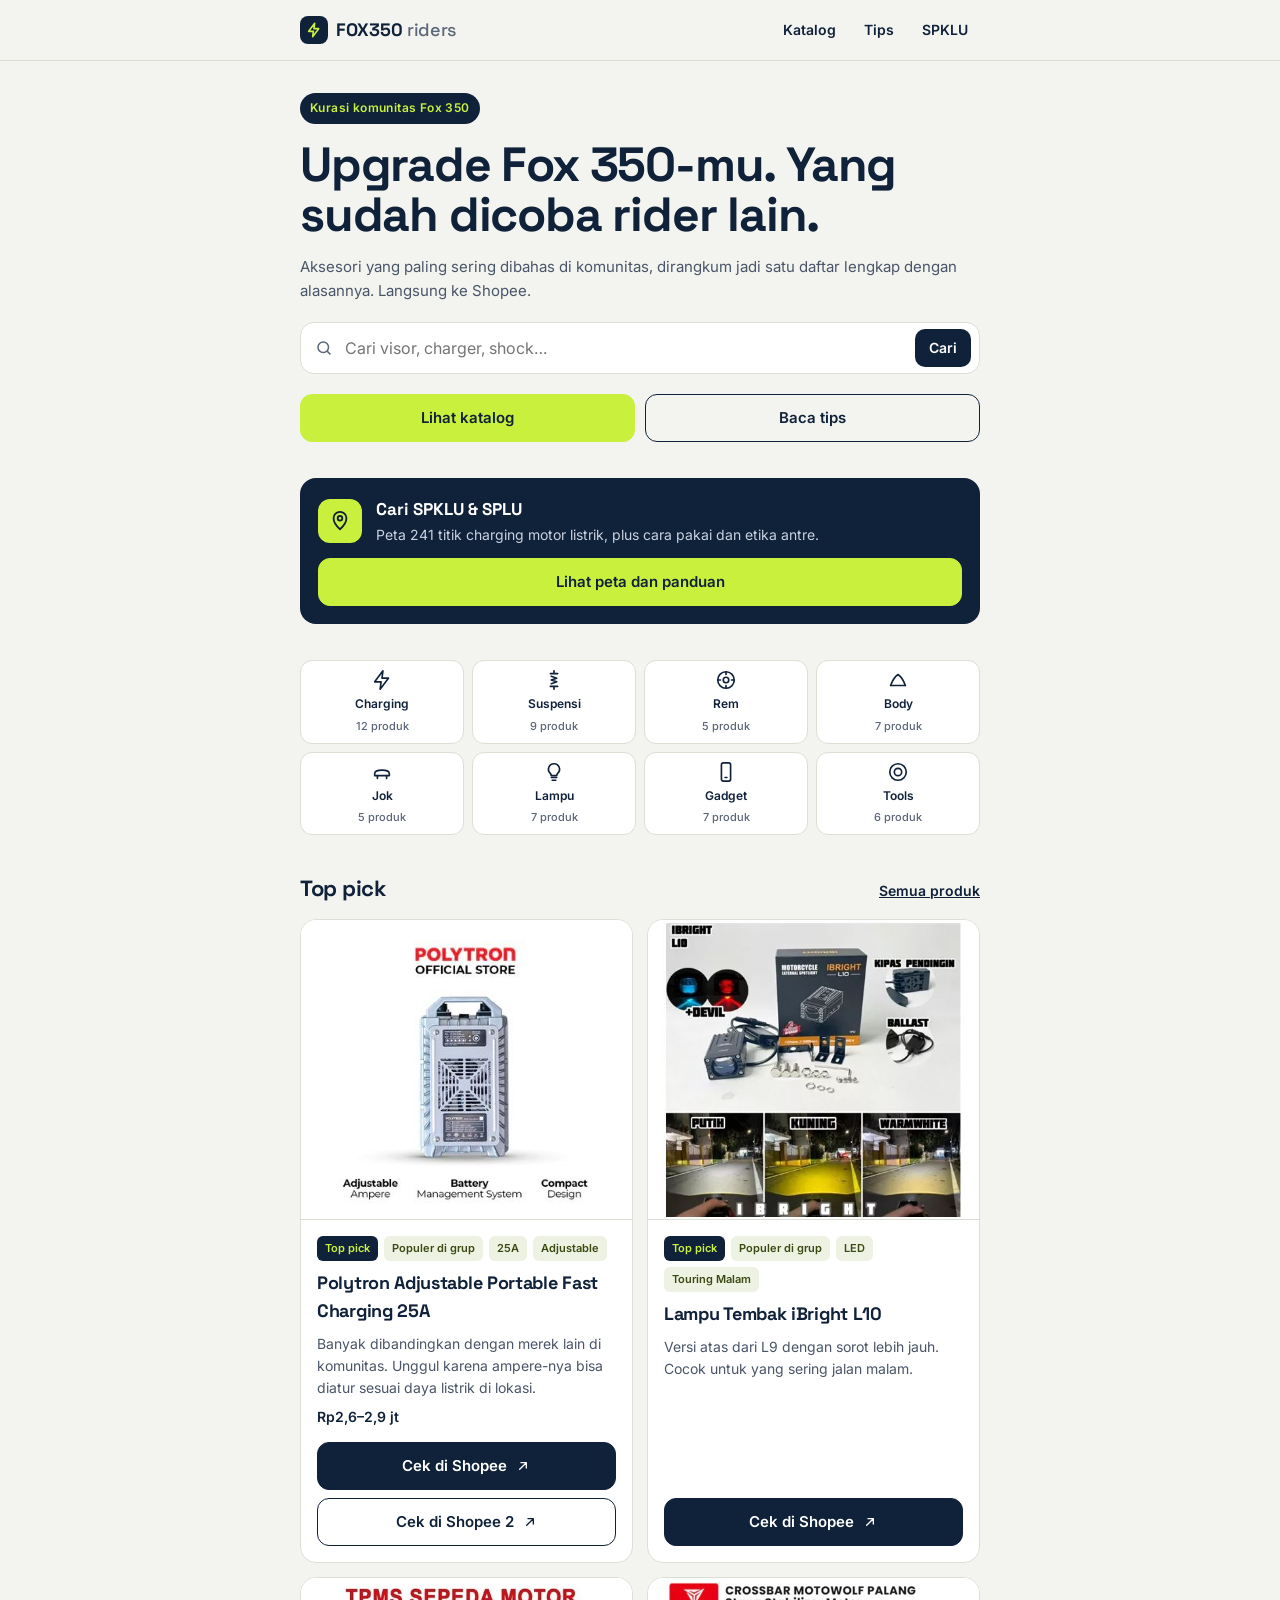
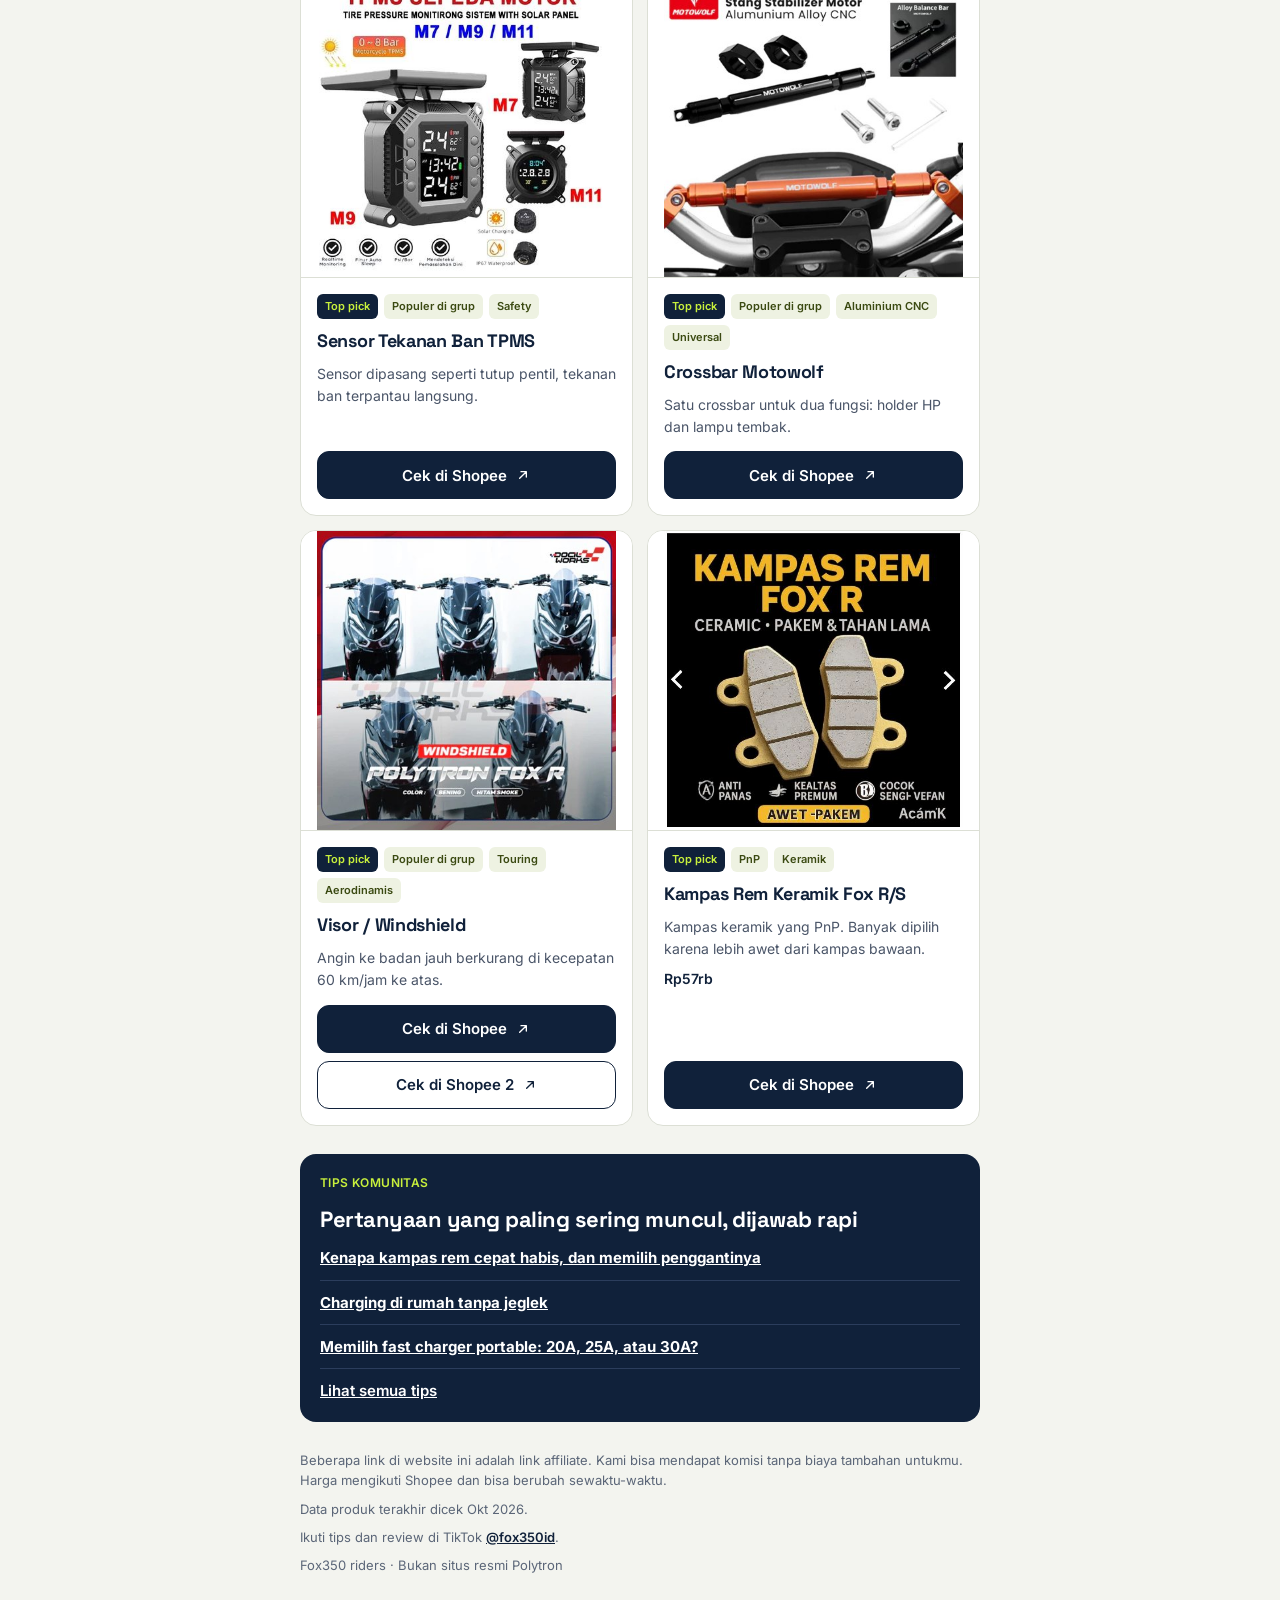
==== index.html @ 4f77faa2 "Add cache-busting version to CSS/JS links so phones load the latest app.js Co-Authored-By: Claude Op" ====
<!doctype html>
<html lang="id">
<head>
<meta charset="utf-8">
<meta name="viewport" content="width=device-width, initial-scale=1">
<title>Fox350 riders · Aksesori pilihan komunitas Fox 350</title>
<meta name="description" content="Aksesori Polytron Fox 350 yang paling sering dibahas komunitas rider, lengkap dengan alasan dan link Shopee.">
<meta name="theme-color" content="#F3F4EF">
<link rel="preconnect" href="https://fonts.googleapis.com">
<link rel="preconnect" href="https://fonts.gstatic.com" crossorigin>
<link href="https://fonts.googleapis.com/css2?family=Inter:wght@400;500;600&family=Space+Grotesk:wght@500;700&display=swap" rel="stylesheet">
<link rel="stylesheet" href="assets/css/style.css?v=20261124">
</head>
<body data-page="home" data-base="">
<header class="site-header">
  <div class="wrap">
    <a class="brand" href="index.html">
      <span class="brand-mark"><svg width="16" height="16" viewBox="0 0 24 24" fill="none" stroke="#C8F03C" stroke-width="2.4" stroke-linecap="round" stroke-linejoin="round" aria-hidden="true"><path d="M13 2 4 14h7l-1 8 9-12h-7z"/></svg></span>
      <span>FOX350<span class="brand-sub"> riders</span></span>
    </a>
    <nav class="nav" aria-label="Menu utama">
      <a href="produk.html">Katalog</a>
      <a href="tips/">Tips</a>
      <a href="spklu.html">SPKLU</a>
    </nav>
  </div>
</header>
<main class="wrap">
  <section class="hero">
    <span class="pill">Kurasi komunitas Fox 350</span>
    <h1>Upgrade Fox 350-mu. Yang sudah dicoba rider lain.</h1>
    <p class="lead">Aksesori yang paling sering dibahas di komunitas, dirangkum jadi satu daftar lengkap dengan alasannya. Langsung ke Shopee.</p>
    <form class="search" action="produk.html" method="get" role="search">
      <svg width="18" height="18" viewBox="0 0 24 24" fill="none" stroke="currentColor" stroke-width="2" stroke-linecap="round" aria-hidden="true"><circle cx="11" cy="11" r="7"/><path d="m20 20-3.5-3.5"/></svg>
      <label class="sr-only" for="home-q">Cari produk</label>
      <input id="home-q" name="q" type="search" placeholder="Cari visor, charger, shock…" autocomplete="off" enterkeyhint="search">
      <button class="search-btn" type="submit">Cari</button>
    </form>
    <div class="actions">
      <a class="btn btn-primary" href="produk.html">Lihat katalog</a>
      <a class="btn btn-outline" href="tips/">Baca tips</a>
    </div>
  </section>

  <section class="section" aria-labelledby="h-spklu">
    <h2 id="h-spklu" class="sr-only">Cari SPKLU dan SPLU</h2>
    <div class="map-cta">
      <span class="map-cta-icon" aria-hidden="true"><svg width="22" height="22" viewBox="0 0 24 24" fill="none" stroke="currentColor" stroke-width="2" stroke-linecap="round" stroke-linejoin="round"><path d="M12 21s-7-6.2-7-12a7 7 0 0 1 14 0c0 5.8-7 12-7 12z"/><circle cx="12" cy="9" r="2.5"/></svg></span>
      <div>
        <strong>Cari SPKLU &amp; SPLU</strong>
        <p>Peta 241 titik charging motor listrik, plus cara pakai dan etika antre.</p>
      </div>
      <a class="btn btn-primary" href="spklu.html">Lihat peta dan panduan</a>
    </div>
  </section>

  <section class="section" aria-labelledby="h-kategori">
    <h2 id="h-kategori" class="sr-only">Kategori</h2>
    <div class="cat-grid" id="cat-grid"></div>
  </section>

  <section class="section" aria-labelledby="h-top" data-fallback>
    <div class="section-head">
      <h2 id="h-top">Top pick</h2>
      <a href="produk.html">Semua produk</a>
    </div>
    <div class="cards" id="top-picks"></div>
  </section>

  <section class="panel-dark" aria-labelledby="h-tips">
    <span class="eyebrow">Tips komunitas</span>
    <h2 id="h-tips">Pertanyaan yang paling sering muncul, dijawab rapi</h2>
    <ul class="tip-list" id="tips-teaser"></ul>
    <a href="tips/">Lihat semua tips</a>
  </section>
</main>
<footer class="site-footer">
  <div class="wrap">
    <p>Beberapa link di website ini adalah link affiliate. Kami bisa mendapat komisi tanpa biaya tambahan untukmu. Harga mengikuti Shopee dan bisa berubah sewaktu-waktu.</p>
    <p id="updated"></p>
    <p>Ikuti tips dan review di TikTok <a href="https://www.tiktok.com/@fox350id" target="_blank" rel="noopener">@fox350id</a>.</p>
    <p>Fox350 riders · Bukan situs resmi Polytron</p>
  </div>
</footer>
<script src="assets/js/app.js?v=20261124" defer></script>
</body>
</html>
---- assets/css/style.css ----
/* Fox350 riders, visual "Volt": terang, navy + lime. Mobile-first. */
:root {
  --bg: #F3F4EF;
  --surface: #FFFFFF;
  --line: #DCDFD5;
  --ink: #10213A;
  --ink-2: #4A5568;
  --muted: #5B6678;
  --accent: #C8F03C;
  --accent-soft: #EEF2E2;
  --accent-ink: #3B4A12;
  --radius: 16px;
  --font-head: "Space Grotesk", system-ui, sans-serif;
  --font-body: "Inter", system-ui, sans-serif;
}

* { box-sizing: border-box; }
html { -webkit-text-size-adjust: 100%; }
body {
  margin: 0;
  background: var(--bg);
  color: var(--ink);
  font-family: var(--font-body);
  font-size: 15px;
  line-height: 1.55;
}
img { max-width: 100%; display: block; }
a { color: var(--ink); }
a:hover { color: #2B4A78; }
:focus-visible { outline: 3px solid #2B4A78; outline-offset: 2px; }

.wrap { max-width: 720px; margin: 0 auto; padding: 0 20px; }
.sr-only { position: absolute; width: 1px; height: 1px; overflow: hidden; clip: rect(0 0 0 0); white-space: nowrap; }

/* Header */
.site-header { border-bottom: 1px solid var(--line); background: var(--bg); position: sticky; top: 0; z-index: 10; }
.site-header .wrap { display: flex; align-items: center; justify-content: space-between; height: 60px; }
.brand { display: flex; align-items: center; gap: 8px; text-decoration: none; font-family: var(--font-head); font-weight: 700; font-size: 18px; letter-spacing: -0.3px; }
.brand-mark { width: 28px; height: 28px; border-radius: 8px; background: var(--ink); display: flex; align-items: center; justify-content: center; }
.brand-sub { font-weight: 500; color: var(--muted); }
.nav { display: flex; gap: 4px; }
.nav a { min-height: 44px; display: flex; align-items: center; padding: 0 12px; border-radius: 10px; text-decoration: none; font-weight: 600; font-size: 14px; }
.nav a[aria-current="page"] { background: var(--ink); color: #FFFFFF; }

/* Typography */
h1, h2, h3 { font-family: var(--font-head); letter-spacing: -0.5px; margin: 0; }
h1 { font-size: 40px; line-height: 1.04; letter-spacing: -1.2px; }
h2 { font-size: 22px; }
h3 { font-size: 18px; letter-spacing: -0.3px; }
p { margin: 0; }
.lead { color: var(--ink-2); }

/* Hero */
.hero { padding: 32px 0 28px; display: flex; flex-direction: column; gap: 16px; }
.pill { align-self: flex-start; font-size: 12px; font-weight: 600; letter-spacing: 0.4px; padding: 6px 10px; border-radius: 999px; background: var(--ink); color: var(--accent); }
.actions { display: flex; gap: 10px; margin-top: 4px; }
.btn { flex: 1; min-height: 48px; border-radius: 12px; font-weight: 600; font-size: 15px; display: inline-flex; align-items: center; justify-content: center; gap: 8px; text-decoration: none; padding: 0 16px; border: 1.5px solid var(--ink); cursor: pointer; font-family: inherit; }
.btn-primary { background: var(--accent); border-color: var(--accent); color: var(--ink); }
.btn-outline { background: transparent; color: var(--ink); }
.btn-dark { background: var(--ink); color: #FFFFFF; }
.btn-dark:hover { background: #1B3358; color: #FFFFFF; }
.btn[aria-disabled="true"] { background: var(--line); border-color: var(--line); color: var(--muted); cursor: default; }

/* Section */
.section { padding: 8px 0 28px; display: flex; flex-direction: column; gap: 14px; }
.section-head { display: flex; align-items: baseline; justify-content: space-between; gap: 12px; }
.section-head a { font-size: 14px; font-weight: 600; }

/* Category grid */
.cat-grid { display: grid; grid-template-columns: repeat(4, minmax(0, 1fr)); gap: 8px; }
.cat-tile { min-height: 72px; border-radius: 12px; background: var(--surface); border: 1px solid var(--line); display: flex; flex-direction: column; align-items: center; justify-content: center; gap: 4px; text-decoration: none; font-size: 12px; font-weight: 600; text-align: center; padding: 8px 4px; }
.cat-tile svg { width: 22px; height: 22px; }
.cat-tile small { font-weight: 500; color: var(--muted); font-size: 11px; }

/* Product cards */
.cards { display: grid; grid-template-columns: minmax(0, 1fr); gap: 14px; }
.card { background: var(--surface); border-radius: var(--radius); border: 1px solid var(--line); overflow: hidden; display: flex; flex-direction: column; }
.card-img { width: 100%; aspect-ratio: 4 / 3; object-fit: contain; background: #FFFFFF; border-bottom: 1px solid var(--line); }
.card-noimg { aspect-ratio: auto; height: 96px; display: flex; align-items: center; justify-content: center; gap: 10px; background: var(--accent-soft); color: var(--accent-ink); font-weight: 600; font-size: 13px; border-bottom: 1px solid var(--line); }
.card-noimg svg { width: 28px; height: 28px; }
.card-body { padding: 16px; display: flex; flex-direction: column; gap: 8px; flex: 1; }
.tags { display: flex; flex-wrap: wrap; gap: 6px; }
.tag { font-size: 11px; font-weight: 600; padding: 4px 8px; border-radius: 6px; background: var(--accent-soft); color: var(--accent-ink); }
.tag-top { background: var(--ink); color: var(--accent); }
.hook { color: var(--ink-2); font-size: 14px; }
.price { font-weight: 600; font-size: 14px; }
.card .btn { margin-top: auto; flex: none; width: 100%; }
.card-actions { margin-top: auto; display: flex; flex-direction: column; gap: 8px; padding-top: 6px; }

@media (min-width: 600px) {
  .cards { grid-template-columns: repeat(2, minmax(0, 1fr)); }
  h1 { font-size: 48px; }
}

/* Catalog controls */
.search { display: flex; align-items: center; gap: 10px; min-height: 52px; padding: 0 14px; border-radius: 14px; background: var(--surface); border: 1.5px solid var(--line); color: var(--muted); }
.search:focus-within { border-color: var(--ink); }
.search input { flex: 1; min-width: 0; border: 0; outline: 0; font: inherit; font-size: 16px; color: var(--ink); background: transparent; height: 48px; }
.search-btn { flex: none; min-height: 38px; padding: 0 14px; margin-right: -6px; border: 0; border-radius: 10px; background: var(--ink); color: #FFFFFF; font: inherit; font-size: 14px; font-weight: 600; cursor: pointer; }
.hero .search { margin-top: 4px; }
.chips { display: flex; flex-wrap: wrap; gap: 8px; }
.chip { min-height: 40px; padding: 0 14px; border-radius: 999px; border: 1.5px solid var(--line); background: var(--surface); color: var(--ink); font: inherit; font-size: 14px; font-weight: 600; cursor: pointer; }
.chip[aria-pressed="true"] { background: var(--ink); border-color: var(--ink); color: #FFFFFF; }
.result-count { font-size: 13px; color: var(--muted); }
.cat-block { display: flex; flex-direction: column; gap: 12px; padding-top: 12px; }
.empty { text-align: center; padding: 40px 0; color: var(--muted); }

/* Notice and tips */
.notice { background: var(--surface); border: 1px solid var(--line); border-radius: 12px; padding: 14px 16px; font-size: 13px; color: var(--ink-2); }
.panel-dark { padding: 20px; border-radius: var(--radius); background: var(--ink); color: #FFFFFF; display: flex; flex-direction: column; gap: 10px; }
.panel-dark a { color: #FFFFFF; font-weight: 600; }
.eyebrow { font-size: 12px; font-weight: 600; letter-spacing: 0.4px; text-transform: uppercase; }
.panel-dark .eyebrow { color: var(--accent); }
.tip-list { list-style: none; margin: 0; padding: 0; display: flex; flex-direction: column; gap: 10px; }
.tip { background: var(--surface); border: 1px solid var(--line); border-radius: 14px; padding: 16px; display: flex; flex-direction: column; gap: 6px; }
.tip .badge { align-self: flex-start; font-size: 11px; font-weight: 600; padding: 3px 8px; border-radius: 6px; background: var(--line); color: var(--ink); }
.panel-dark .tip-list .tip { background: transparent; border-color: #2B3D5C; padding: 0 0 10px; border-width: 0 0 1px; border-radius: 0; }

/* Footer */
.site-footer { padding: 28px 0 40px; font-size: 13px; color: var(--muted); }
.site-footer .wrap { display: flex; flex-direction: column; gap: 8px; }
.site-footer a { color: var(--ink); font-weight: 600; }

/* Katalog: kartu ringkas, foto kecil di kiri */
.compact .card { display: grid; grid-template-columns: 112px minmax(0, 1fr); }
.compact .card-img, .compact .card-noimg { width: 112px; height: 100%; min-height: 140px; aspect-ratio: auto; border-bottom: 0; border-right: 1px solid var(--line); }
.compact .card-noimg span { display: none; }
.compact .card-body { padding: 12px 14px; gap: 6px; }
.compact h3 { font-size: 16px; }
.compact .hook { font-size: 13px; }
.compact .btn { min-height: 44px; font-size: 14px; }
@media (min-width: 600px) { .compact { grid-template-columns: repeat(2, minmax(0, 1fr)); } }

/* Artikel tips */
.article { padding: 28px 0 8px; display: flex; flex-direction: column; gap: 14px; }
.article h1 { font-size: 32px; letter-spacing: -0.8px; }
.article h2 { margin-top: 14px; }
.article ul, .article ol { margin: 0; padding-left: 22px; display: flex; flex-direction: column; gap: 6px; }
.article table { width: 100%; border-collapse: collapse; font-size: 14px; background: var(--surface); }
.article th, .article td { border: 1px solid var(--line); padding: 8px 10px; text-align: left; vertical-align: top; }
.article .table-wrap { overflow-x: auto; }
.article .meta { font-size: 13px; color: var(--muted); }
.callout { background: var(--accent-soft); border-radius: 12px; padding: 14px 16px; color: var(--accent-ink); font-size: 14px; }
.callout-warn { background: #FFF1D6; color: #5A3A00; }
.sources { font-size: 13px; color: var(--ink-2); }
.sources a { word-break: break-word; }
.back { font-size: 14px; font-weight: 600; }

/* SPKLU & SPLU: kartu ajakan buka peta (halaman spklu + beranda) */
.map-cta { display: grid; grid-template-columns: 44px minmax(0, 1fr); gap: 12px 14px; align-items: center; padding: 18px; border-radius: var(--radius); background: var(--ink); color: #FFFFFF; }
.map-cta-icon { width: 44px; height: 44px; border-radius: 12px; background: var(--accent); color: var(--ink); display: flex; align-items: center; justify-content: center; }
.map-cta strong { font-family: var(--font-head); font-size: 17px; }
.map-cta p { margin: 2px 0 0; font-size: 14px; color: #C9D2E0; }
.map-cta .btn { grid-column: 1 / -1; }
.map-cta .btn-outline { color: #FFFFFF; border-color: #FFFFFF; }
/* Header 3 menu muat di layar 360–400px tanpa brand turun baris */
.brand { white-space: nowrap; }
@media (max-width: 400px) { .nav { gap: 0; } .nav a { padding: 0 9px; } }
@media (max-width: 359px) { .brand-sub { display: none; } }
/* Kartu produk tunggal di tengah artikel */
.inline-product { max-width: 420px; }
.article > h3 { margin: 10px 0 0; scroll-margin-top: 76px; }
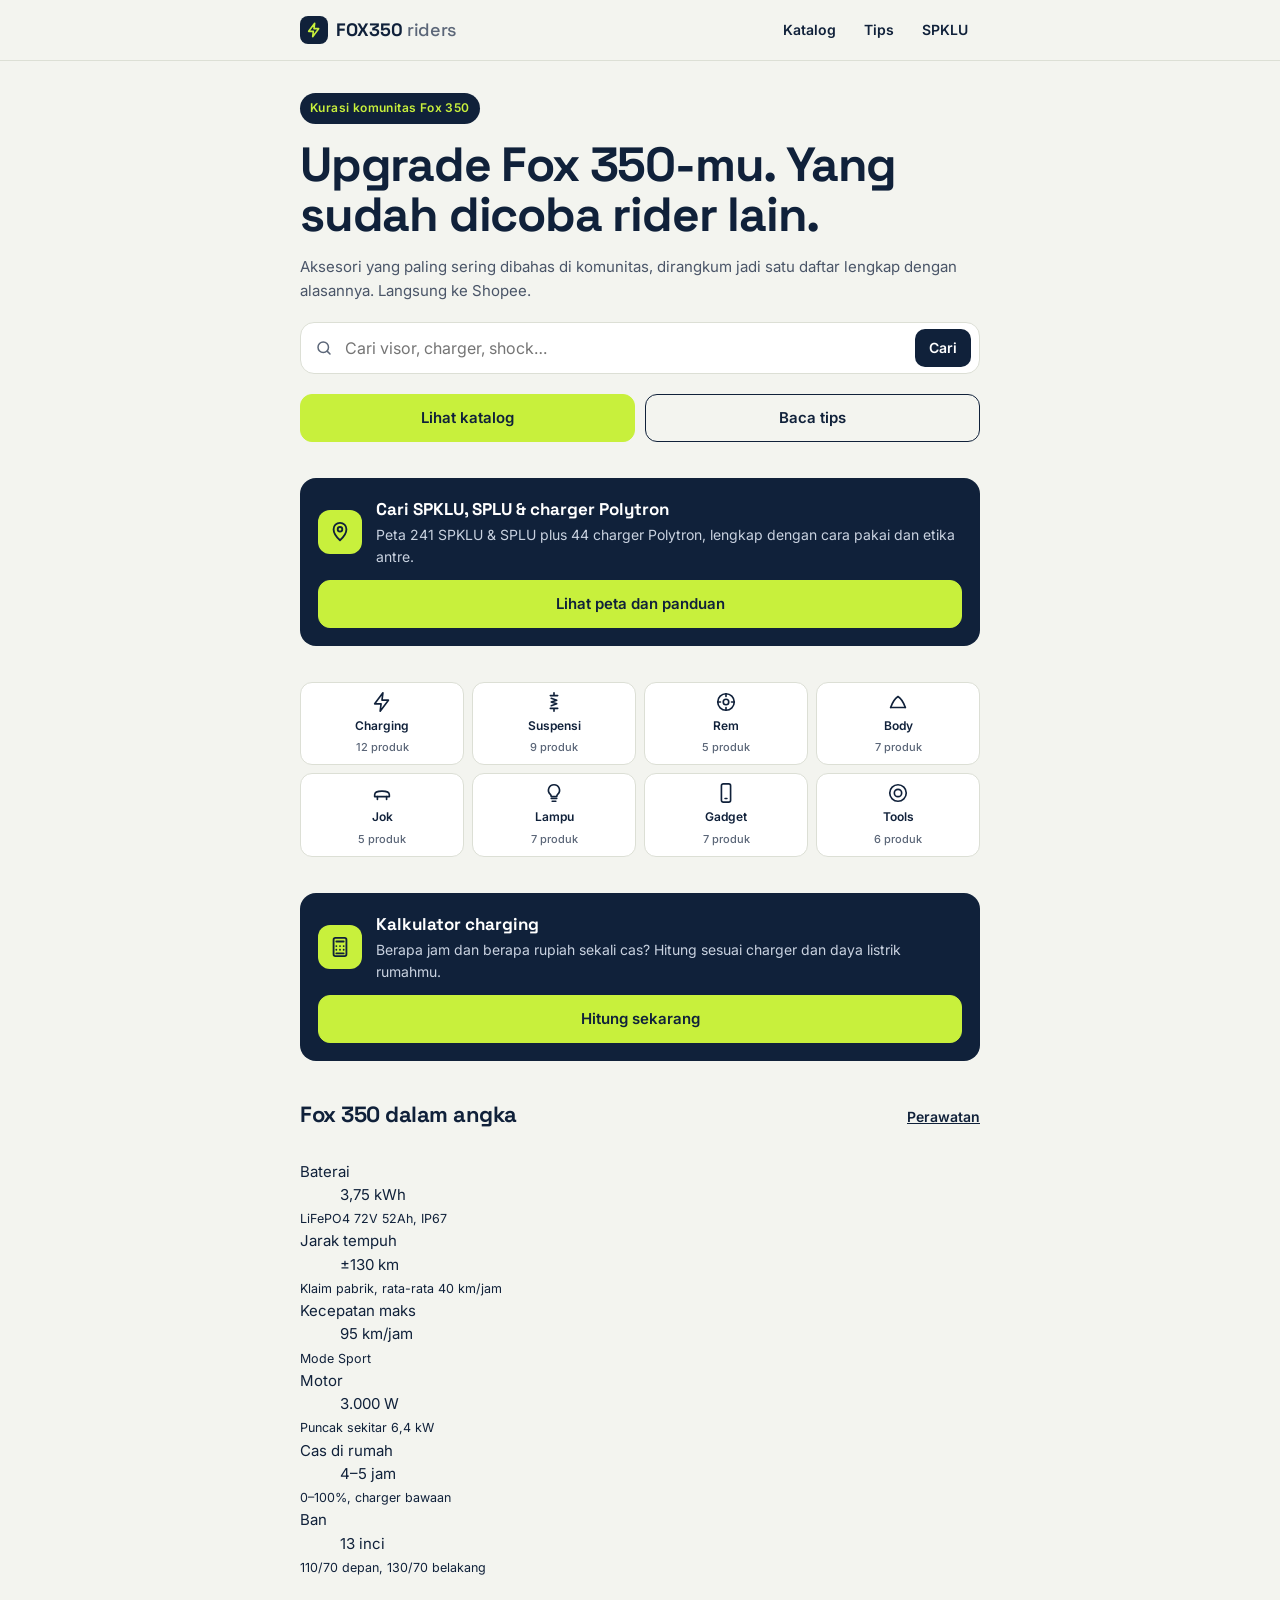
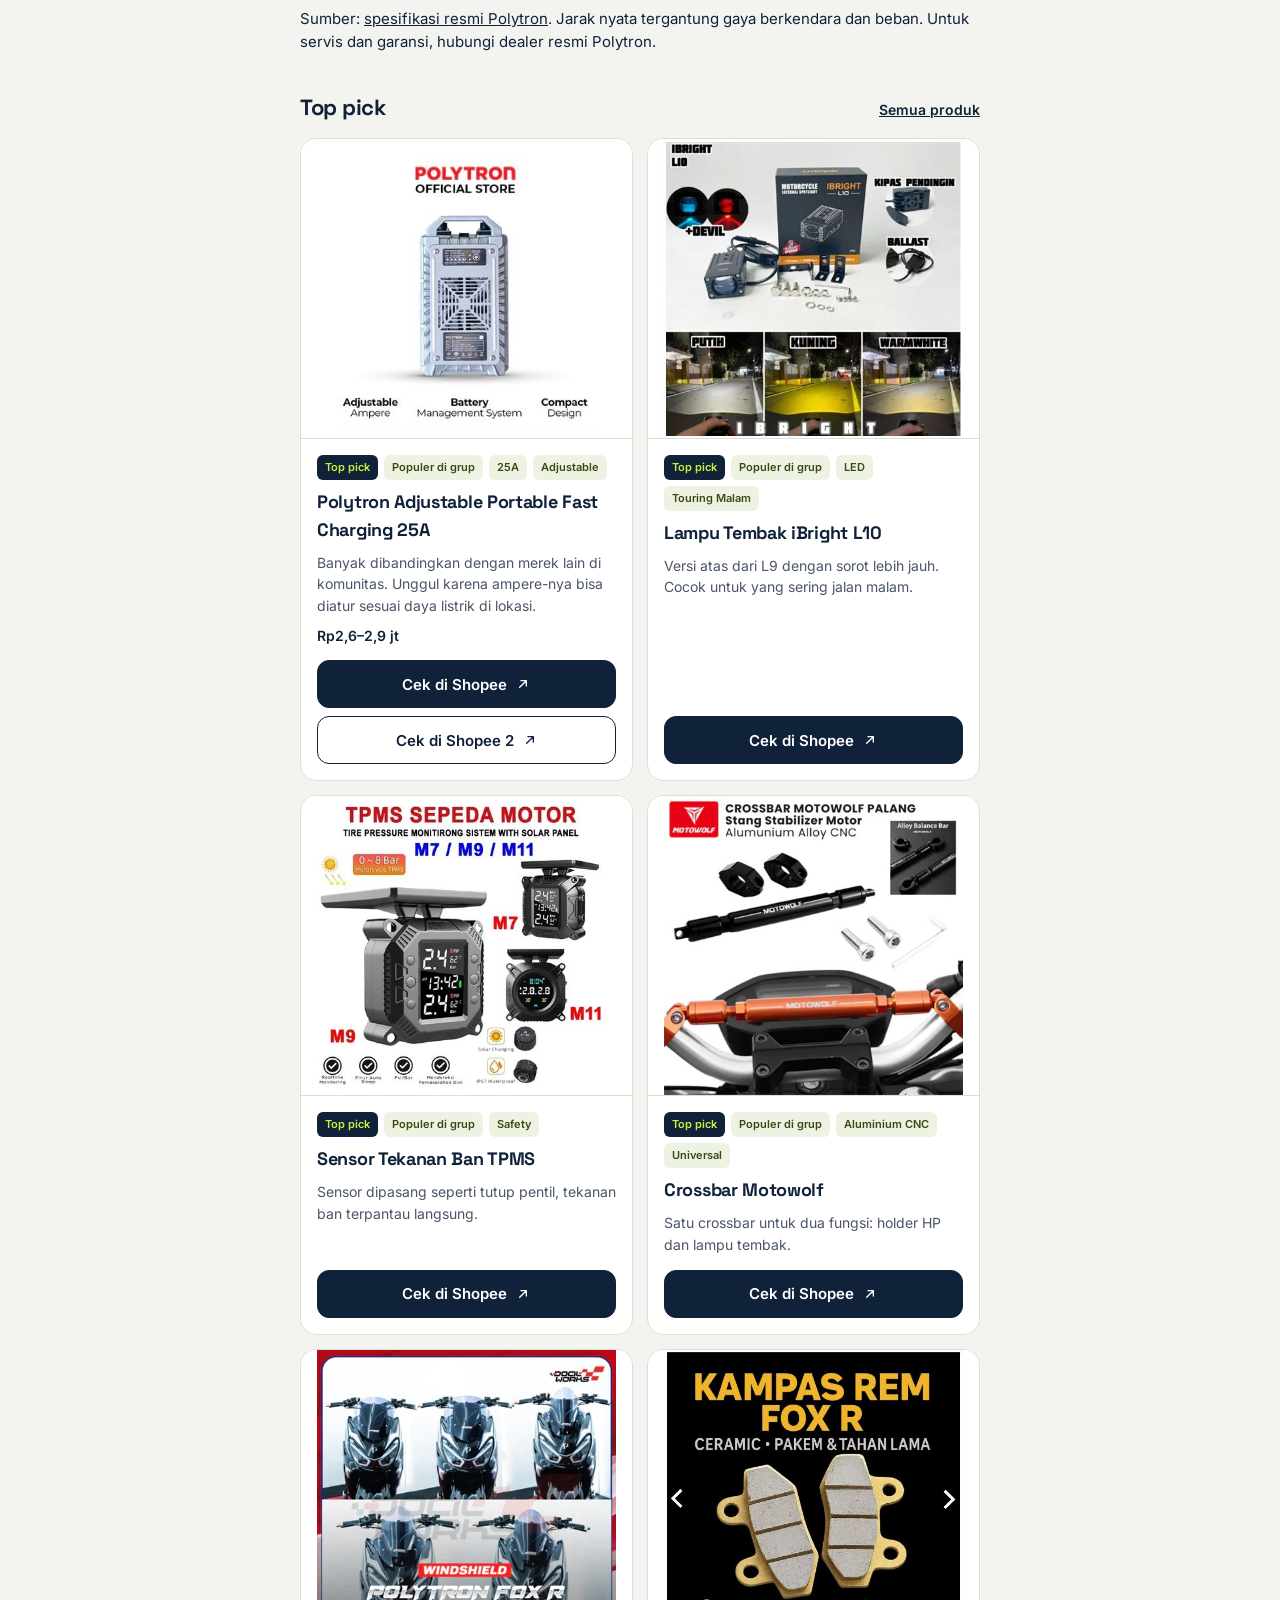
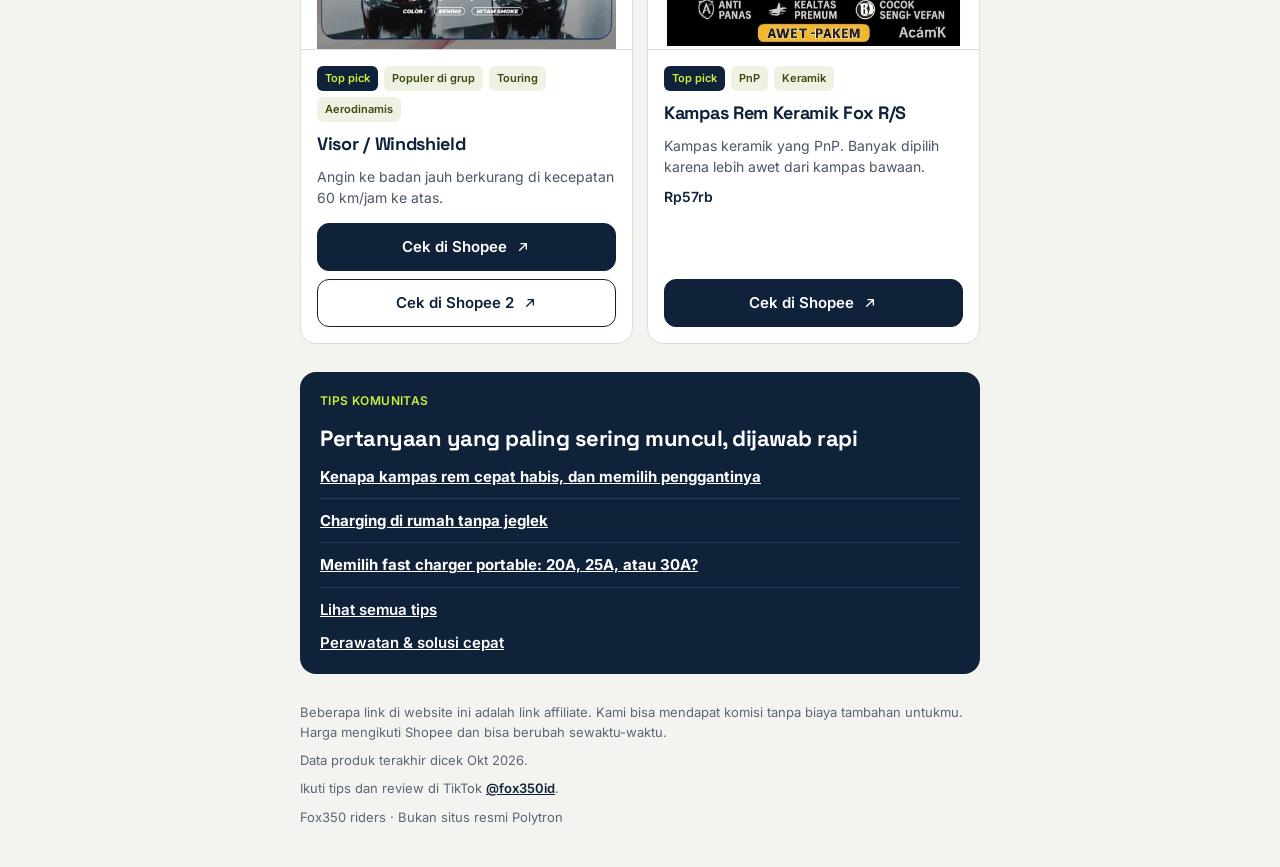
==== commit 0e7a68d1: "Add Charger Polytron map card to SPKLU page and home card Co-Authored-By: Claude Opus 5.5 <noreply@a" ====
--- a/index.html
+++ b/index.html
@@ -6,10 +6,13 @@
 <title>Fox350 riders · Aksesori pilihan komunitas Fox 350</title>
 <meta name="description" content="Aksesori Polytron Fox 350 yang paling sering dibahas komunitas rider, lengkap dengan alasan dan link Shopee.">
 <meta name="theme-color" content="#F3F4EF">
+<link rel="manifest" href="manifest.webmanifest">
+<link rel="apple-touch-icon" href="assets/icons/apple-touch-icon.png">
+<meta name="apple-mobile-web-app-title" content="Fox350">
 <link rel="preconnect" href="https://fonts.googleapis.com">
 <link rel="preconnect" href="https://fonts.gstatic.com" crossorigin>
 <link href="https://fonts.googleapis.com/css2?family=Inter:wght@400;500;600&family=Space+Grotesk:wght@500;700&display=swap" rel="stylesheet">
-<link rel="stylesheet" href="assets/css/style.css?v=20261124">
+<link rel="stylesheet" href="assets/css/style.css?v=20261125c">
 </head>
 <body data-page="home" data-base="">
 <header class="site-header">
@@ -47,8 +50,8 @@
     <div class="map-cta">
       <span class="map-cta-icon" aria-hidden="true"><svg width="22" height="22" viewBox="0 0 24 24" fill="none" stroke="currentColor" stroke-width="2" stroke-linecap="round" stroke-linejoin="round"><path d="M12 21s-7-6.2-7-12a7 7 0 0 1 14 0c0 5.8-7 12-7 12z"/><circle cx="12" cy="9" r="2.5"/></svg></span>
       <div>
-        <strong>Cari SPKLU &amp; SPLU</strong>
-        <p>Peta 241 titik charging motor listrik, plus cara pakai dan etika antre.</p>
+        <strong>Cari SPKLU, SPLU &amp; charger Polytron</strong>
+        <p>Peta 241 SPKLU &amp; SPLU plus 44 charger Polytron, lengkap dengan cara pakai dan etika antre.</p>
       </div>
       <a class="btn btn-primary" href="spklu.html">Lihat peta dan panduan</a>
     </div>
@@ -57,6 +60,34 @@
   <section class="section" aria-labelledby="h-kategori">
     <h2 id="h-kategori" class="sr-only">Kategori</h2>
     <div class="cat-grid" id="cat-grid"></div>
+  </section>
+
+  <section class="section" aria-labelledby="h-calc">
+    <h2 id="h-calc" class="sr-only">Kalkulator charging</h2>
+    <div class="map-cta">
+      <span class="map-cta-icon" aria-hidden="true"><svg width="22" height="22" viewBox="0 0 24 24" fill="none" stroke="currentColor" stroke-width="2" stroke-linecap="round" stroke-linejoin="round"><rect x="5" y="2" width="14" height="20" rx="2"/><path d="M8 6h8M8 11h.01M12 11h.01M16 11h.01M8 15h.01M12 15h.01M16 15h.01M8 19h8"/></svg></span>
+      <div>
+        <strong>Kalkulator charging</strong>
+        <p>Berapa jam dan berapa rupiah sekali cas? Hitung sesuai charger dan daya listrik rumahmu.</p>
+      </div>
+      <a class="btn btn-primary" href="kalkulator.html">Hitung sekarang</a>
+    </div>
+  </section>
+
+  <section class="section" aria-labelledby="h-spec">
+    <div class="section-head">
+      <h2 id="h-spec">Fox 350 dalam angka</h2>
+      <a href="perawatan.html">Perawatan</a>
+    </div>
+    <dl class="spec-grid">
+      <div><dt>Baterai</dt><dd>3,75 kWh</dd><small>LiFePO4 72V 52Ah, IP67</small></div>
+      <div><dt>Jarak tempuh</dt><dd>±130 km</dd><small>Klaim pabrik, rata-rata 40 km/jam</small></div>
+      <div><dt>Kecepatan maks</dt><dd>95 km/jam</dd><small>Mode Sport</small></div>
+      <div><dt>Motor</dt><dd>3.000 W</dd><small>Puncak sekitar 6,4 kW</small></div>
+      <div><dt>Cas di rumah</dt><dd>4–5 jam</dd><small>0–100%, charger bawaan</small></div>
+      <div><dt>Ban</dt><dd>13 inci</dd><small>110/70 depan, 130/70 belakang</small></div>
+    </dl>
+    <p class="spec-note">Sumber: <a href="https://polytron.co.id/produk/polytron-fox-350-battery-as-a-service-motor-listrik-on-the-road-jadetabek-banten/" target="_blank" rel="noopener">spesifikasi resmi Polytron</a>. Jarak nyata tergantung gaya berkendara dan beban. Untuk servis dan garansi, hubungi dealer resmi Polytron.</p>
   </section>
 
   <section class="section" aria-labelledby="h-top" data-fallback>
@@ -72,6 +103,7 @@
     <h2 id="h-tips">Pertanyaan yang paling sering muncul, dijawab rapi</h2>
     <ul class="tip-list" id="tips-teaser"></ul>
     <a href="tips/">Lihat semua tips</a>
+    <a href="perawatan.html">Perawatan &amp; solusi cepat</a>
   </section>
 </main>
 <footer class="site-footer">
@@ -82,6 +114,6 @@
     <p>Fox350 riders · Bukan situs resmi Polytron</p>
   </div>
 </footer>
-<script src="assets/js/app.js?v=20261124" defer></script>
+<script src="assets/js/app.js?v=20261125c" defer></script>
 </body>
 </html>
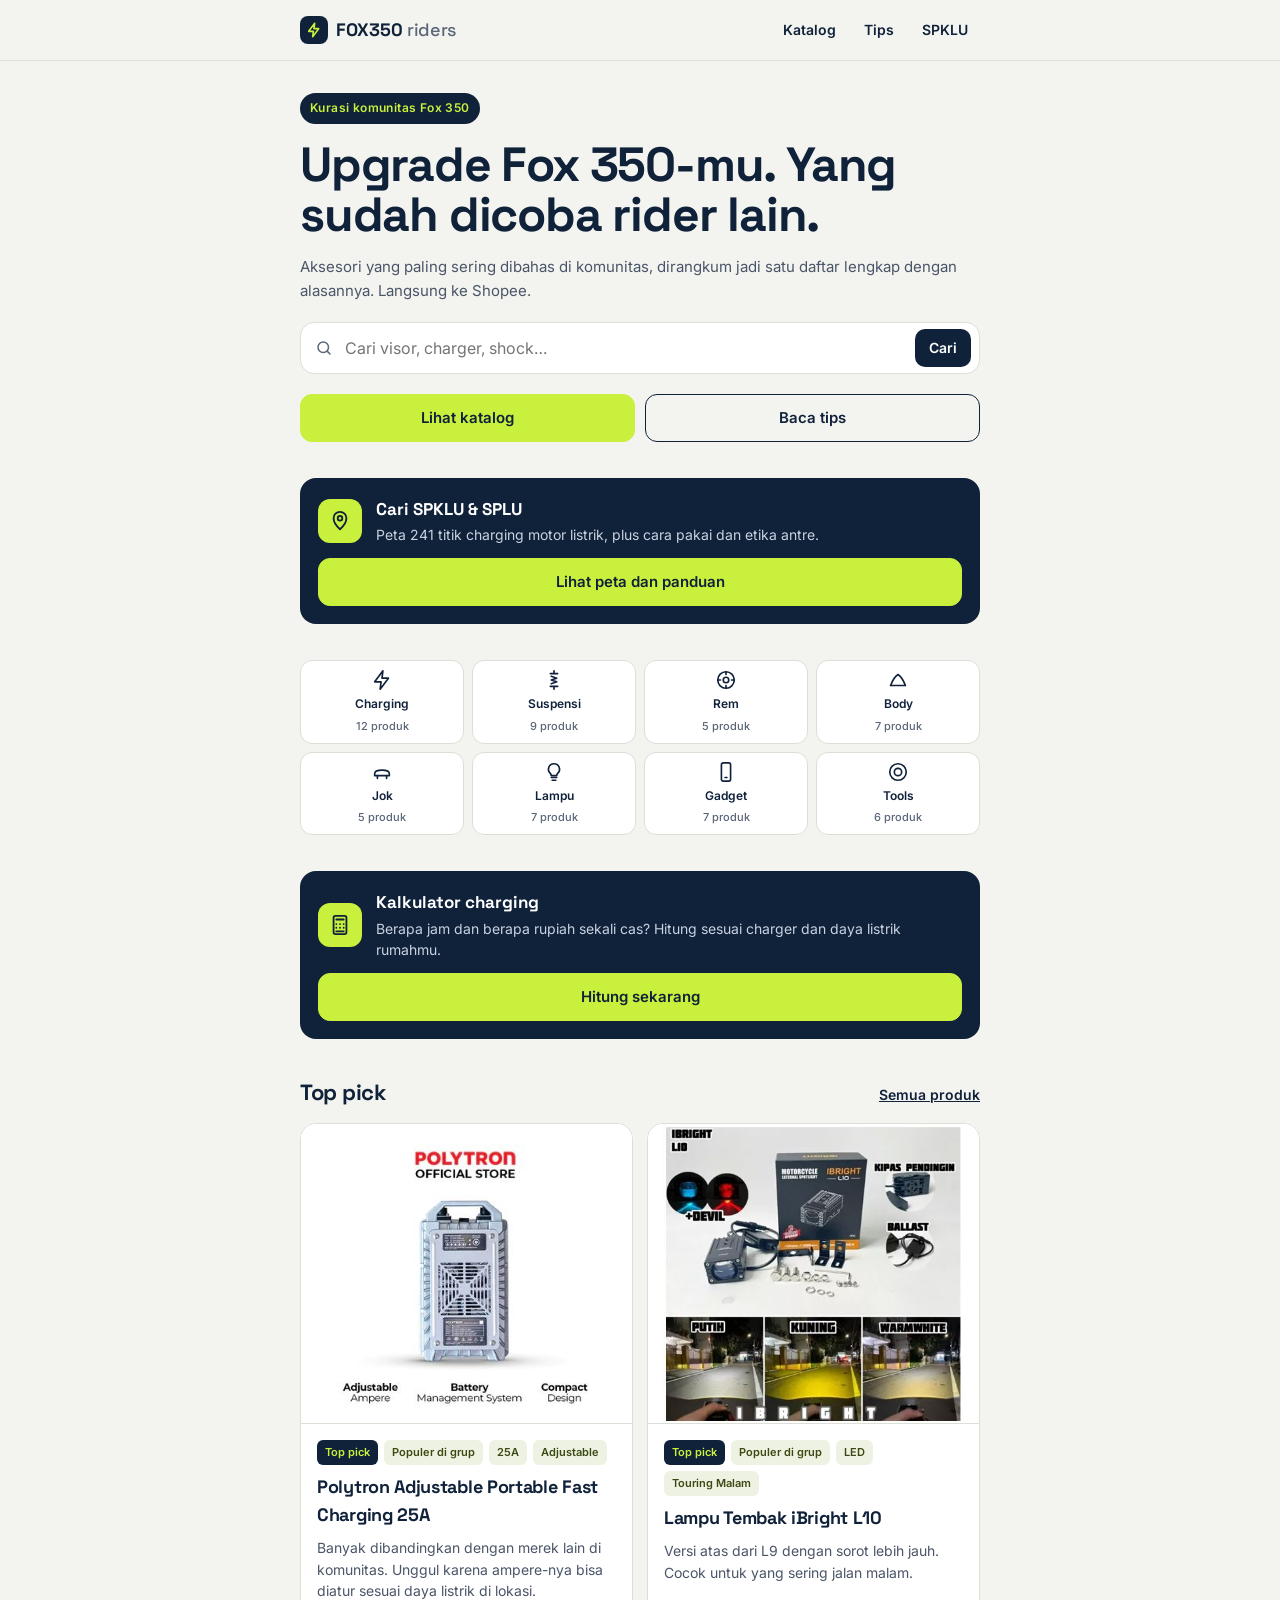
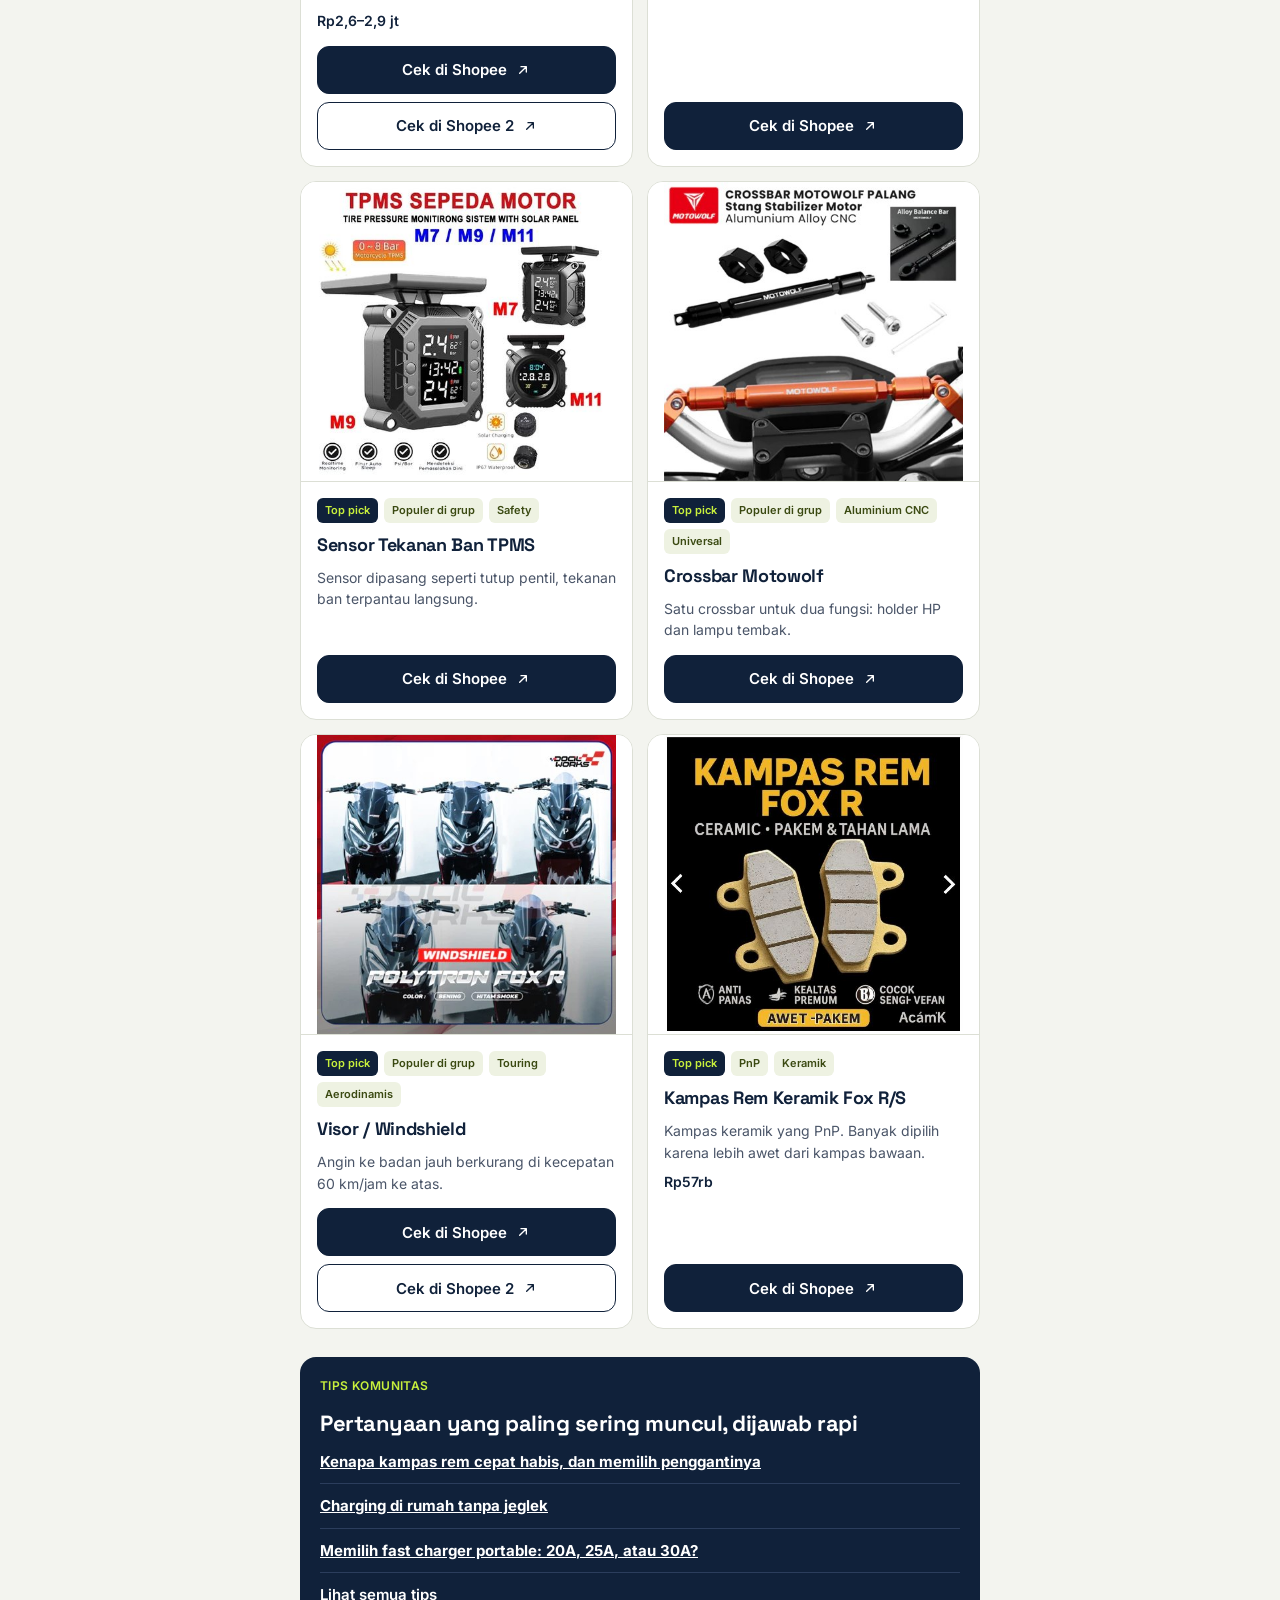
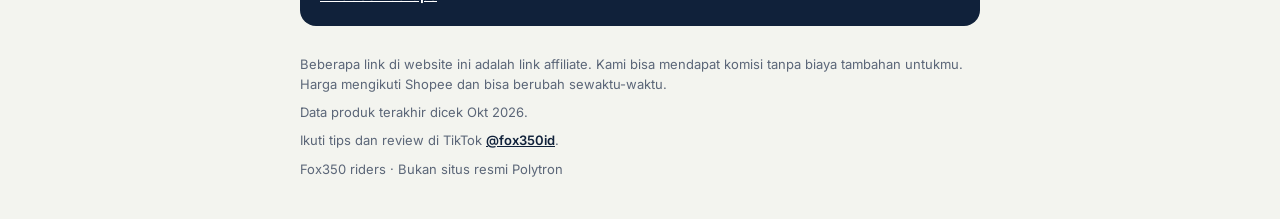
==== commit ecba47e7: "Add charging calculator page with home card and tips links Estimates charge time and PLN cost for Fo" ====
--- a/index.html
+++ b/index.html
@@ -6,13 +6,10 @@
 <title>Fox350 riders · Aksesori pilihan komunitas Fox 350</title>
 <meta name="description" content="Aksesori Polytron Fox 350 yang paling sering dibahas komunitas rider, lengkap dengan alasan dan link Shopee.">
 <meta name="theme-color" content="#F3F4EF">
-<link rel="manifest" href="manifest.webmanifest">
-<link rel="apple-touch-icon" href="assets/icons/apple-touch-icon.png">
-<meta name="apple-mobile-web-app-title" content="Fox350">
 <link rel="preconnect" href="https://fonts.googleapis.com">
 <link rel="preconnect" href="https://fonts.gstatic.com" crossorigin>
 <link href="https://fonts.googleapis.com/css2?family=Inter:wght@400;500;600&family=Space+Grotesk:wght@500;700&display=swap" rel="stylesheet">
-<link rel="stylesheet" href="assets/css/style.css?v=20261125c">
+<link rel="stylesheet" href="assets/css/style.css?v=20261124">
 </head>
 <body data-page="home" data-base="">
 <header class="site-header">
@@ -50,8 +47,8 @@
     <div class="map-cta">
       <span class="map-cta-icon" aria-hidden="true"><svg width="22" height="22" viewBox="0 0 24 24" fill="none" stroke="currentColor" stroke-width="2" stroke-linecap="round" stroke-linejoin="round"><path d="M12 21s-7-6.2-7-12a7 7 0 0 1 14 0c0 5.8-7 12-7 12z"/><circle cx="12" cy="9" r="2.5"/></svg></span>
       <div>
-        <strong>Cari SPKLU, SPLU &amp; charger Polytron</strong>
-        <p>Peta 241 SPKLU &amp; SPLU plus 44 charger Polytron, lengkap dengan cara pakai dan etika antre.</p>
+        <strong>Cari SPKLU &amp; SPLU</strong>
+        <p>Peta 241 titik charging motor listrik, plus cara pakai dan etika antre.</p>
       </div>
       <a class="btn btn-primary" href="spklu.html">Lihat peta dan panduan</a>
     </div>
@@ -74,22 +71,6 @@
     </div>
   </section>
 
-  <section class="section" aria-labelledby="h-spec">
-    <div class="section-head">
-      <h2 id="h-spec">Fox 350 dalam angka</h2>
-      <a href="perawatan.html">Perawatan</a>
-    </div>
-    <dl class="spec-grid">
-      <div><dt>Baterai</dt><dd>3,75 kWh</dd><small>LiFePO4 72V 52Ah, IP67</small></div>
-      <div><dt>Jarak tempuh</dt><dd>±130 km</dd><small>Klaim pabrik, rata-rata 40 km/jam</small></div>
-      <div><dt>Kecepatan maks</dt><dd>95 km/jam</dd><small>Mode Sport</small></div>
-      <div><dt>Motor</dt><dd>3.000 W</dd><small>Puncak sekitar 6,4 kW</small></div>
-      <div><dt>Cas di rumah</dt><dd>4–5 jam</dd><small>0–100%, charger bawaan</small></div>
-      <div><dt>Ban</dt><dd>13 inci</dd><small>110/70 depan, 130/70 belakang</small></div>
-    </dl>
-    <p class="spec-note">Sumber: <a href="https://polytron.co.id/produk/polytron-fox-350-battery-as-a-service-motor-listrik-on-the-road-jadetabek-banten/" target="_blank" rel="noopener">spesifikasi resmi Polytron</a>. Jarak nyata tergantung gaya berkendara dan beban. Untuk servis dan garansi, hubungi dealer resmi Polytron.</p>
-  </section>
-
   <section class="section" aria-labelledby="h-top" data-fallback>
     <div class="section-head">
       <h2 id="h-top">Top pick</h2>
@@ -103,7 +84,6 @@
     <h2 id="h-tips">Pertanyaan yang paling sering muncul, dijawab rapi</h2>
     <ul class="tip-list" id="tips-teaser"></ul>
     <a href="tips/">Lihat semua tips</a>
-    <a href="perawatan.html">Perawatan &amp; solusi cepat</a>
   </section>
 </main>
 <footer class="site-footer">
@@ -114,6 +94,6 @@
     <p>Fox350 riders · Bukan situs resmi Polytron</p>
   </div>
 </footer>
-<script src="assets/js/app.js?v=20261125c" defer></script>
+<script src="assets/js/app.js?v=20261124" defer></script>
 </body>
 </html>
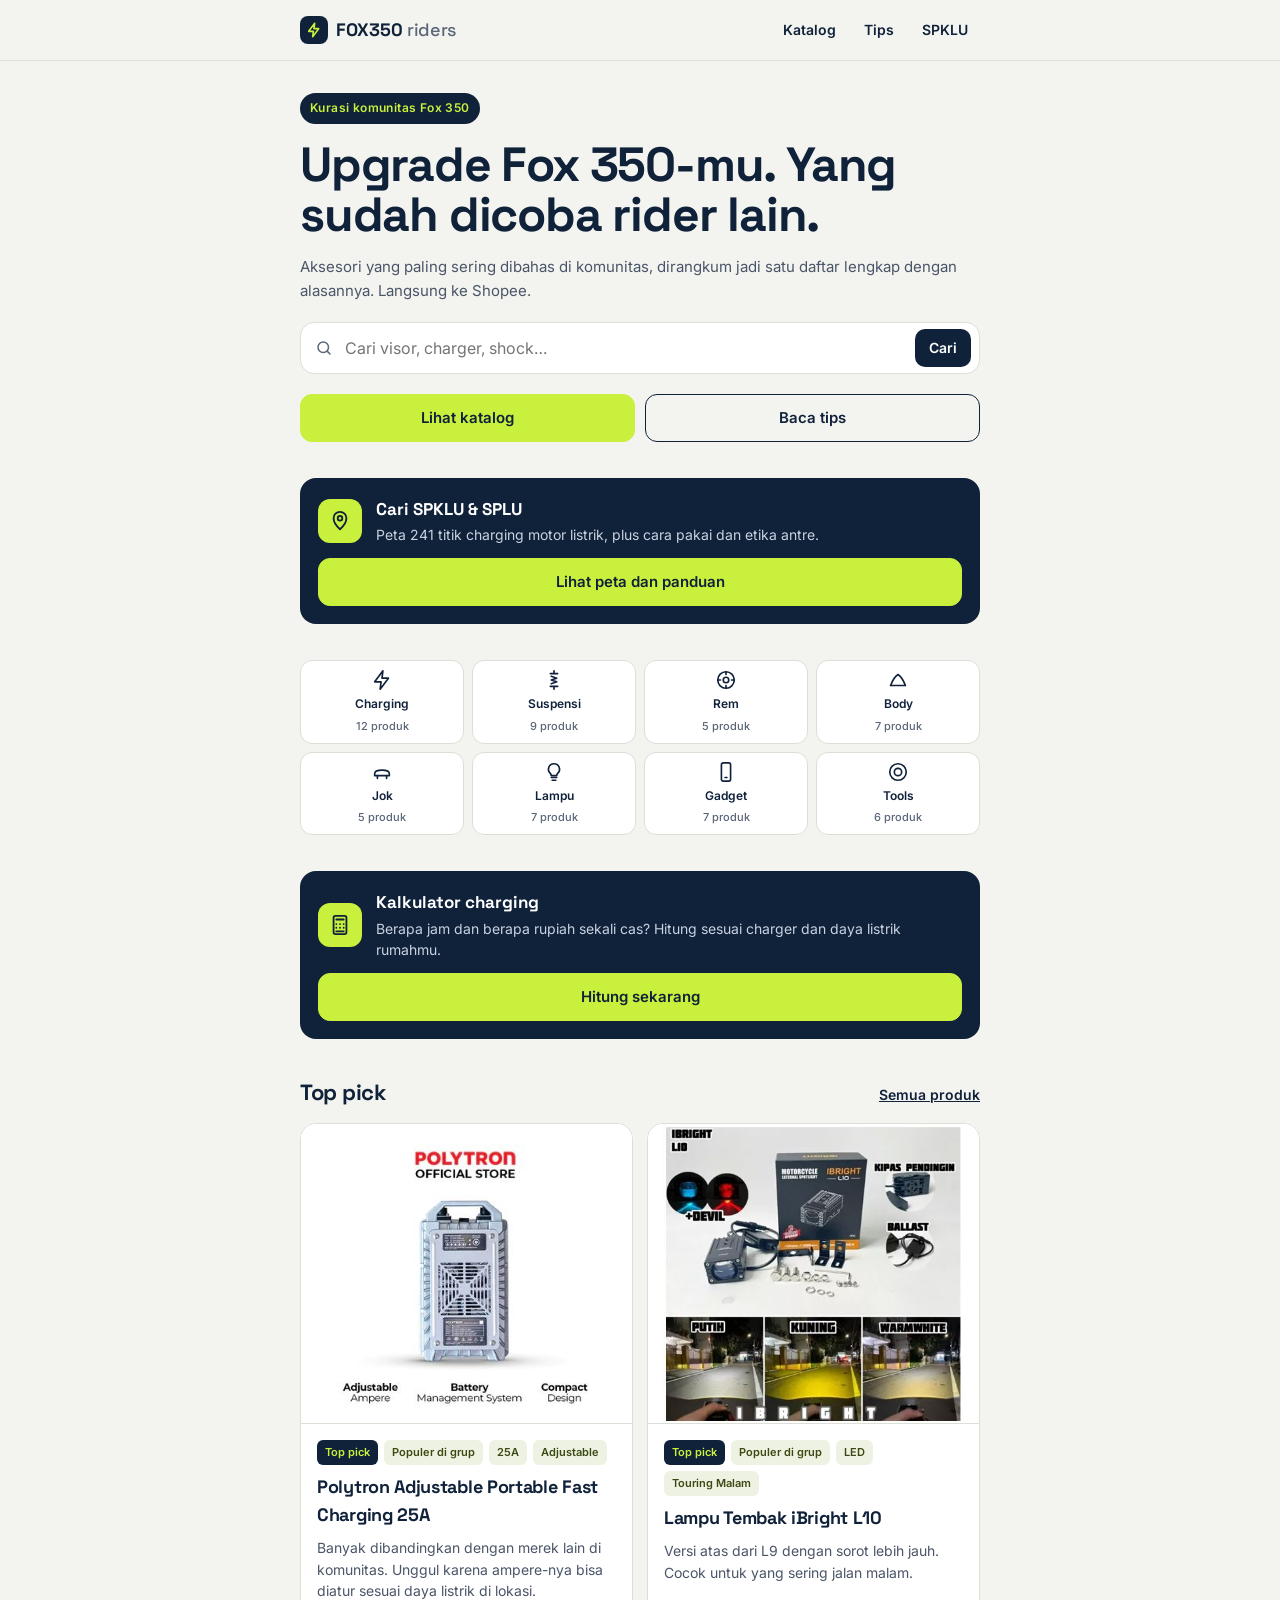
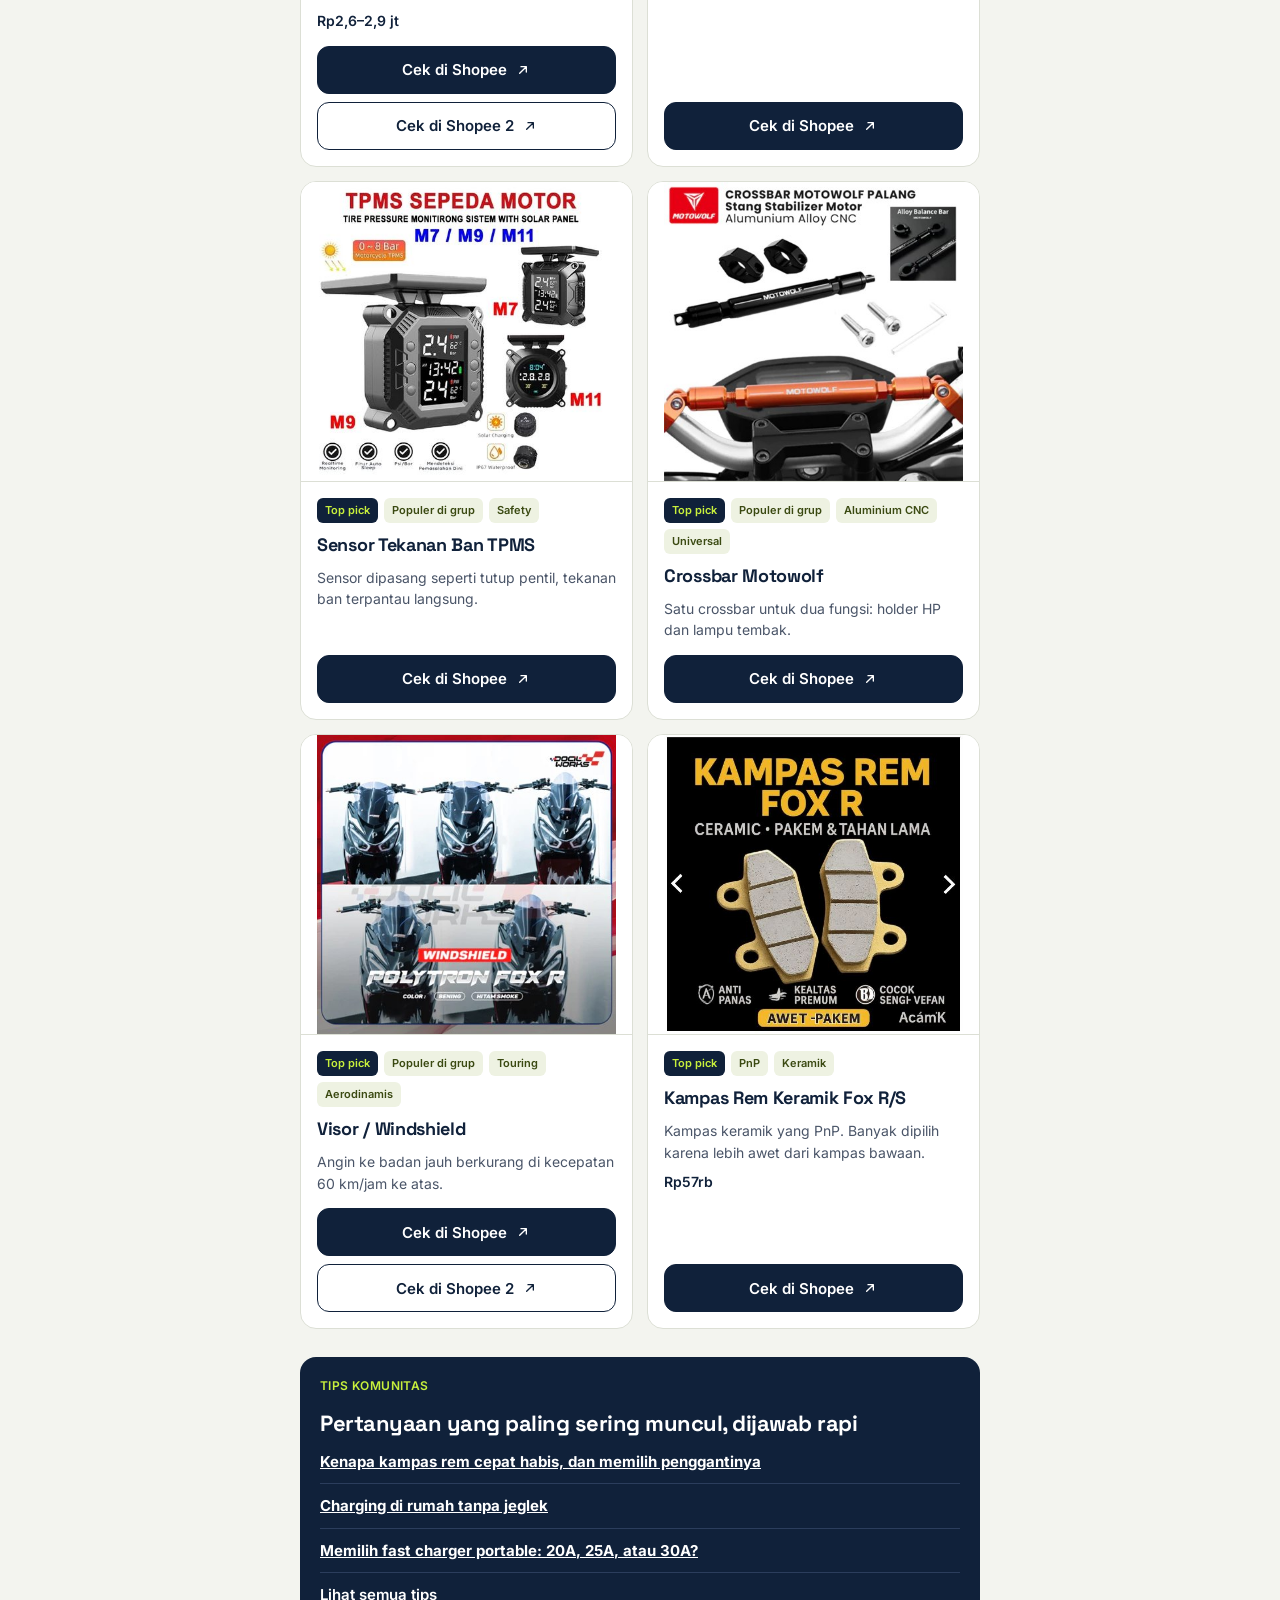
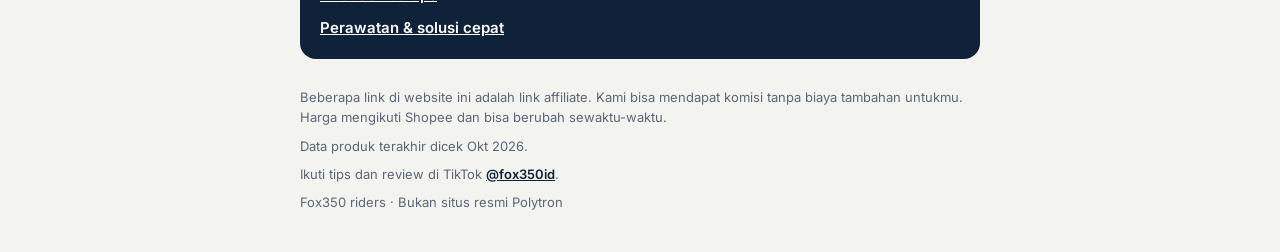
==== commit 5a00e71d: "Add maintenance and quick-fix page Routine checks, tyre sizes, battery care, safe washing, quick fix" ====
--- a/index.html
+++ b/index.html
@@ -84,6 +84,7 @@
     <h2 id="h-tips">Pertanyaan yang paling sering muncul, dijawab rapi</h2>
     <ul class="tip-list" id="tips-teaser"></ul>
     <a href="tips/">Lihat semua tips</a>
+    <a href="perawatan.html">Perawatan &amp; solusi cepat</a>
   </section>
 </main>
 <footer class="site-footer">
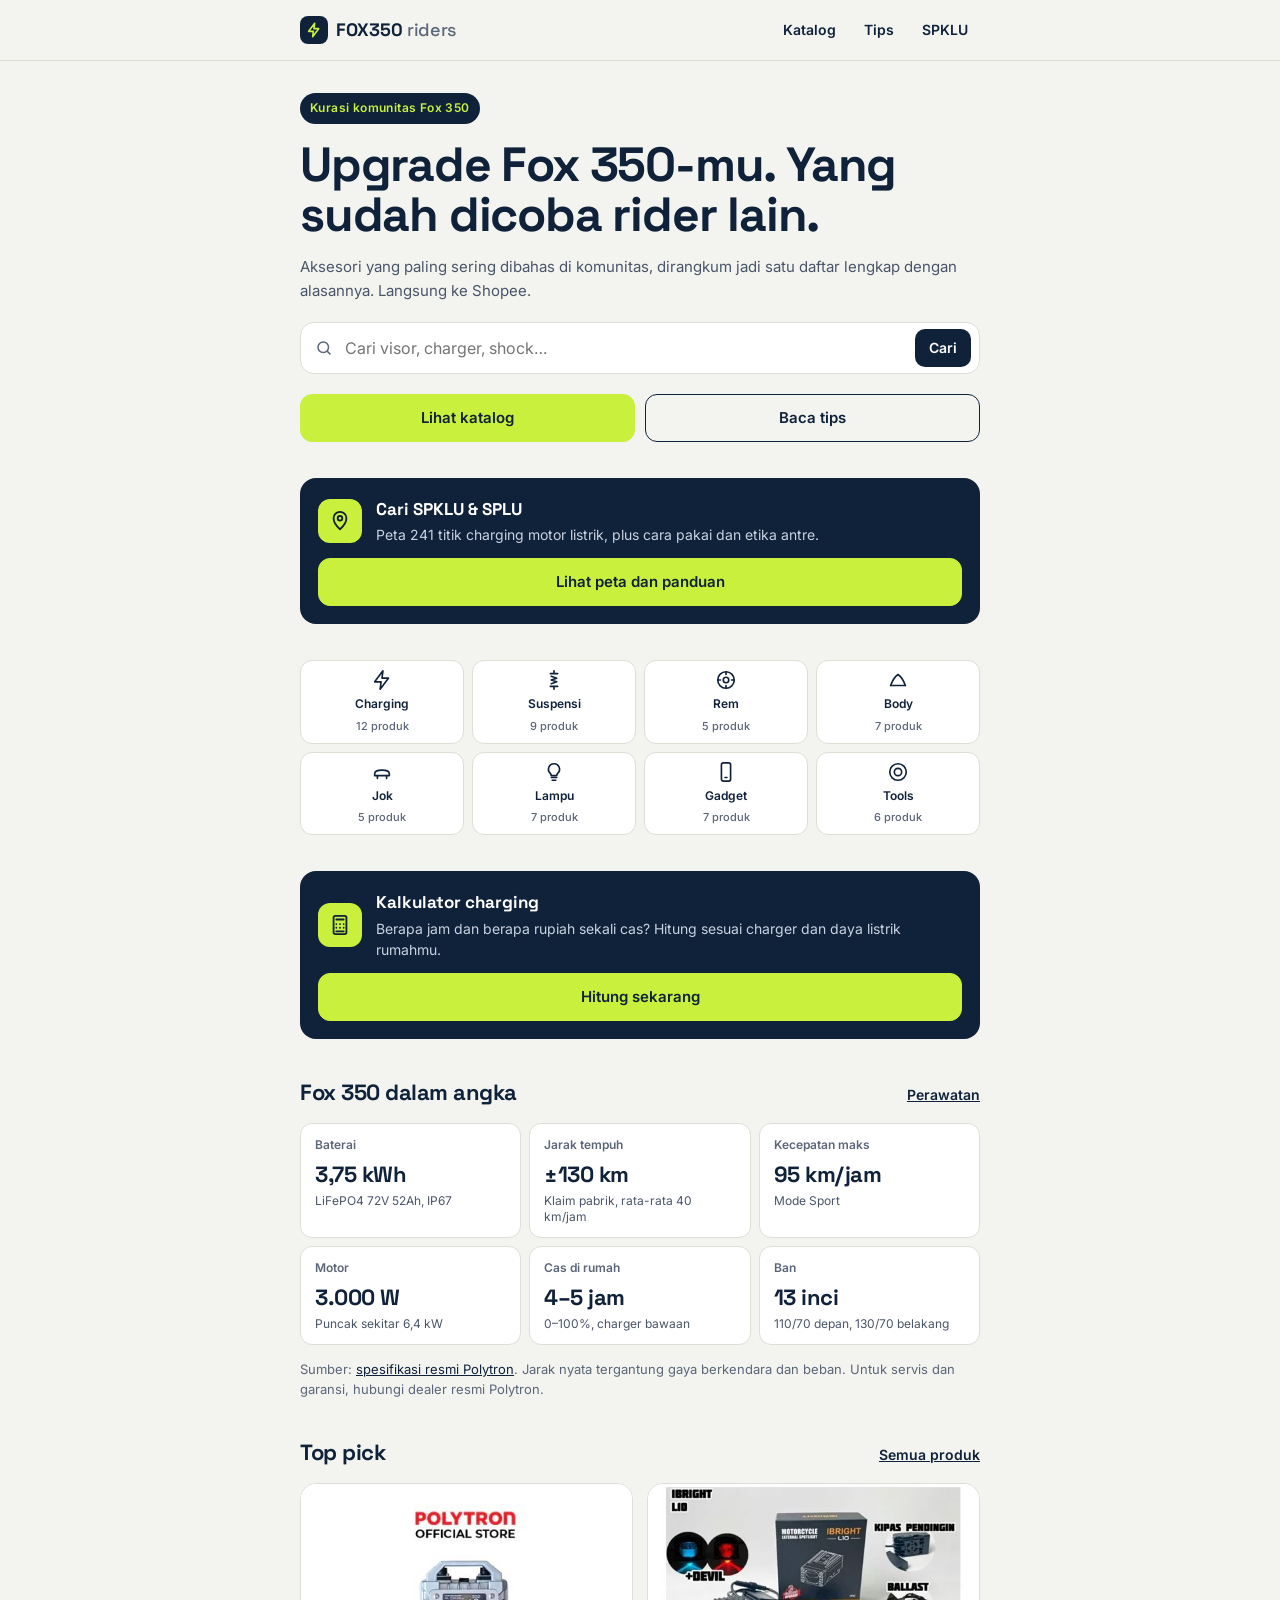
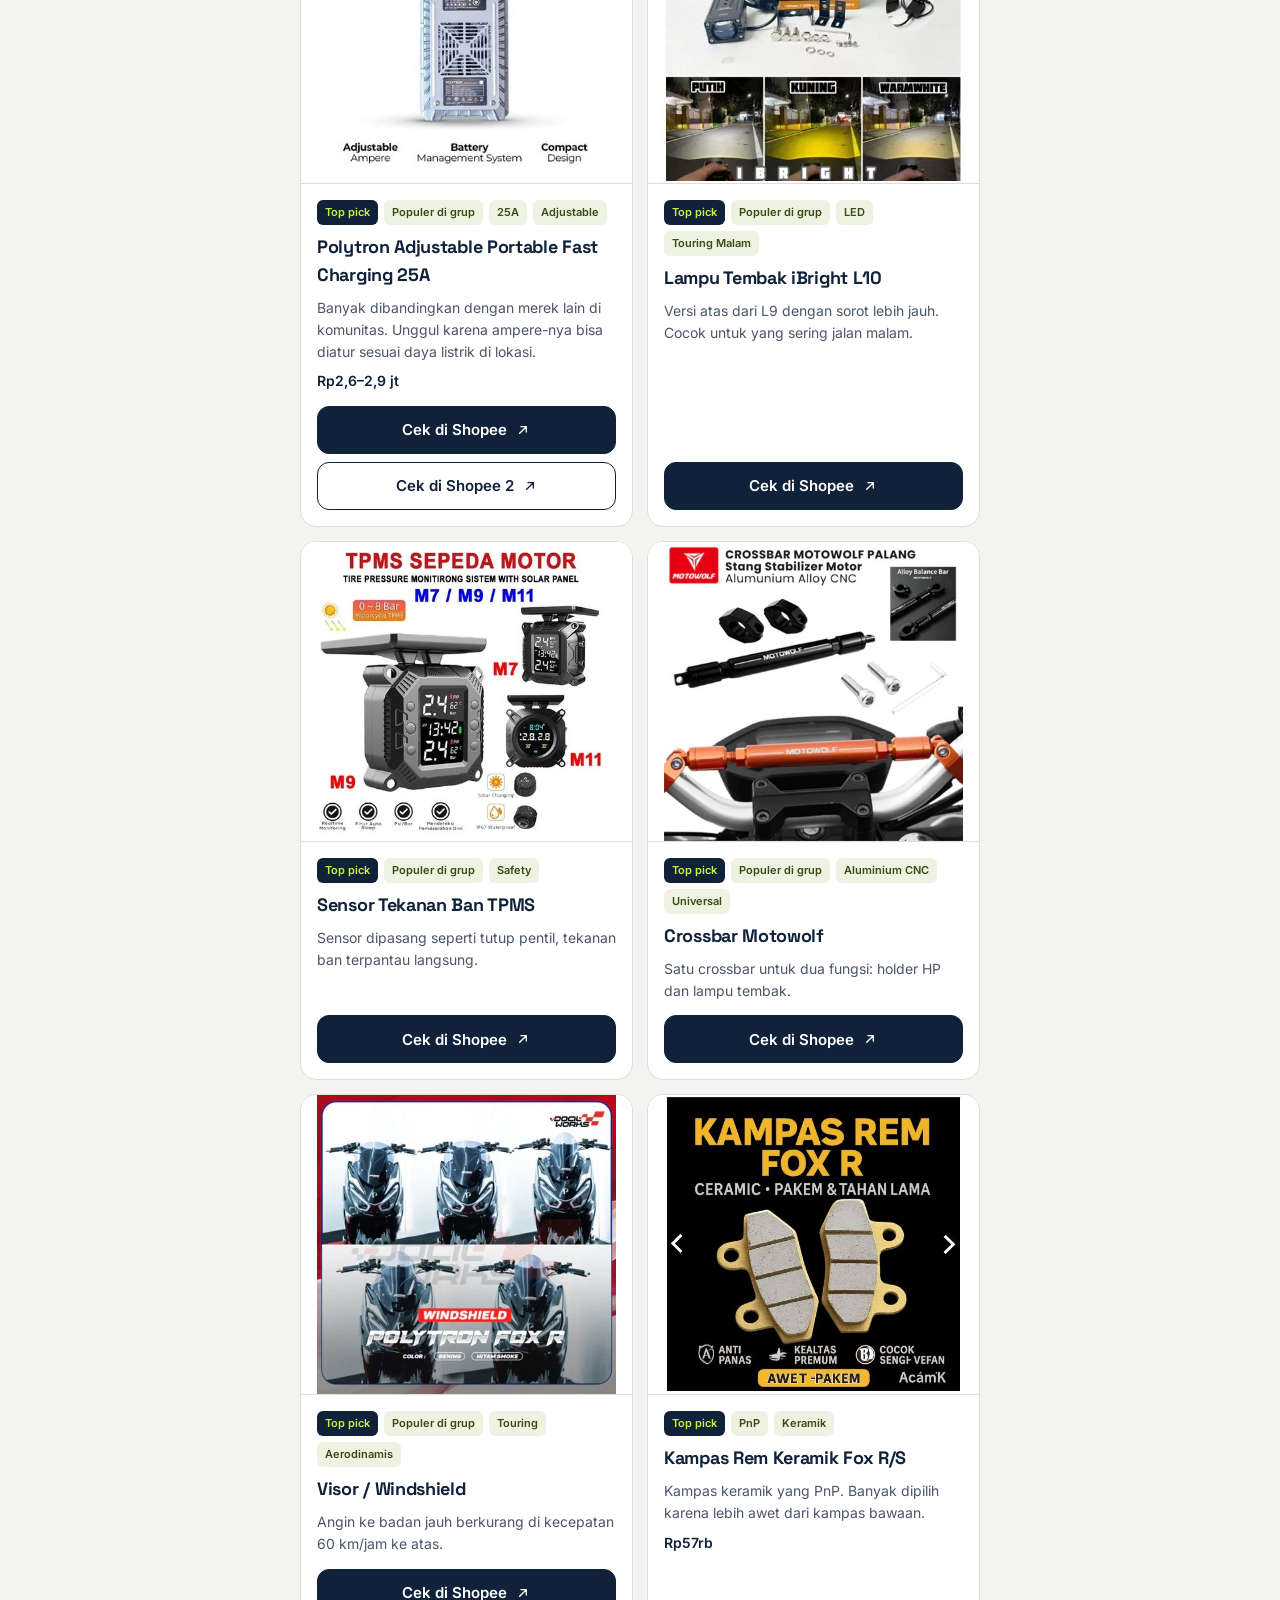
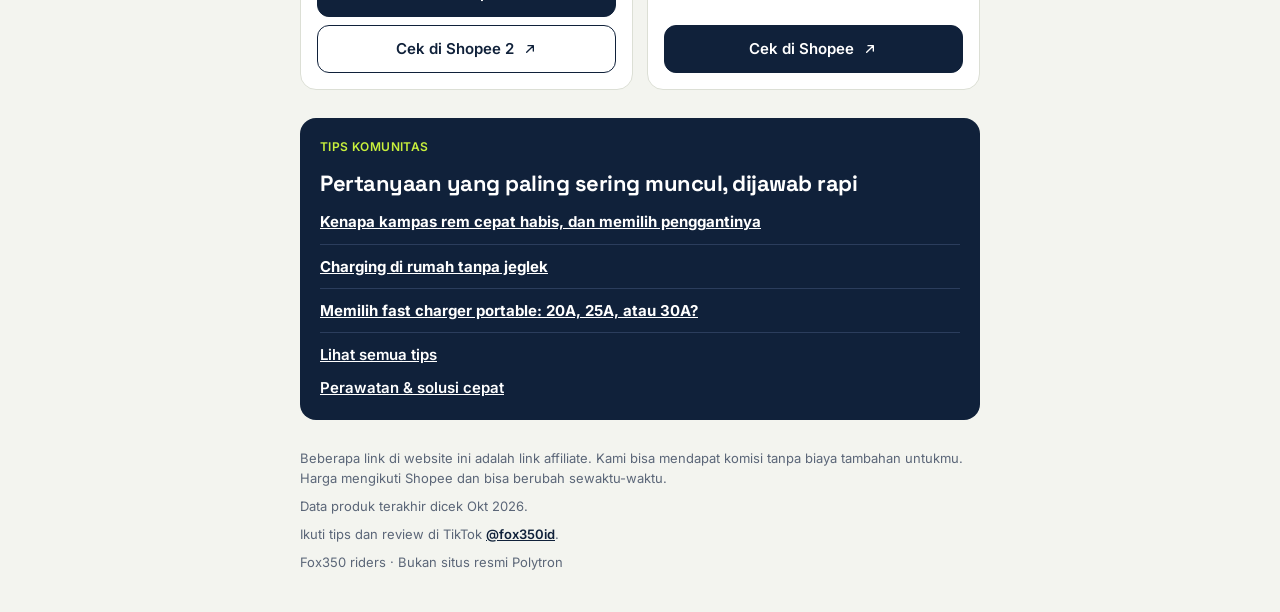
==== commit 10c98822: "Add Fox 350 spec card to home page Six key figures from Polytron's official spec page, with a source" ====
--- a/index.html
+++ b/index.html
@@ -9,7 +9,7 @@
 <link rel="preconnect" href="https://fonts.googleapis.com">
 <link rel="preconnect" href="https://fonts.gstatic.com" crossorigin>
 <link href="https://fonts.googleapis.com/css2?family=Inter:wght@400;500;600&family=Space+Grotesk:wght@500;700&display=swap" rel="stylesheet">
-<link rel="stylesheet" href="assets/css/style.css?v=20261124">
+<link rel="stylesheet" href="assets/css/style.css?v=20261125">
 </head>
 <body data-page="home" data-base="">
 <header class="site-header">
@@ -71,6 +71,22 @@
     </div>
   </section>
 
+  <section class="section" aria-labelledby="h-spec">
+    <div class="section-head">
+      <h2 id="h-spec">Fox 350 dalam angka</h2>
+      <a href="perawatan.html">Perawatan</a>
+    </div>
+    <dl class="spec-grid">
+      <div><dt>Baterai</dt><dd>3,75 kWh</dd><small>LiFePO4 72V 52Ah, IP67</small></div>
+      <div><dt>Jarak tempuh</dt><dd>±130 km</dd><small>Klaim pabrik, rata-rata 40 km/jam</small></div>
+      <div><dt>Kecepatan maks</dt><dd>95 km/jam</dd><small>Mode Sport</small></div>
+      <div><dt>Motor</dt><dd>3.000 W</dd><small>Puncak sekitar 6,4 kW</small></div>
+      <div><dt>Cas di rumah</dt><dd>4–5 jam</dd><small>0–100%, charger bawaan</small></div>
+      <div><dt>Ban</dt><dd>13 inci</dd><small>110/70 depan, 130/70 belakang</small></div>
+    </dl>
+    <p class="spec-note">Sumber: <a href="https://polytron.co.id/produk/polytron-fox-350-battery-as-a-service-motor-listrik-on-the-road-jadetabek-banten/" target="_blank" rel="noopener">spesifikasi resmi Polytron</a>. Jarak nyata tergantung gaya berkendara dan beban. Untuk servis dan garansi, hubungi dealer resmi Polytron.</p>
+  </section>
+
   <section class="section" aria-labelledby="h-top" data-fallback>
     <div class="section-head">
       <h2 id="h-top">Top pick</h2>
--- a/assets/css/style.css
+++ b/assets/css/style.css
@@ -160,3 +160,11 @@
 /* Kartu produk tunggal di tengah artikel */
 .inline-product { max-width: 420px; }
 .article > h3 { margin: 10px 0 0; scroll-margin-top: 76px; }
+/* Beranda: kartu spesifikasi Fox 350 */
+.spec-grid { margin: 0; display: grid; grid-template-columns: repeat(2, minmax(0, 1fr)); gap: 8px; }
+.spec-grid > div { background: var(--surface); border: 1px solid var(--line); border-radius: 12px; padding: 12px 14px; display: flex; flex-direction: column; gap: 2px; }
+.spec-grid dt { font-size: 12px; font-weight: 600; color: var(--muted); }
+.spec-grid dd { margin: 0; font-family: var(--font-head); font-weight: 700; font-size: 22px; letter-spacing: -0.5px; }
+.spec-grid small { font-size: 12px; color: var(--ink-2); line-height: 1.35; }
+.spec-note { font-size: 13px; color: var(--muted); }
+@media (min-width: 600px) { .spec-grid { grid-template-columns: repeat(3, minmax(0, 1fr)); } }
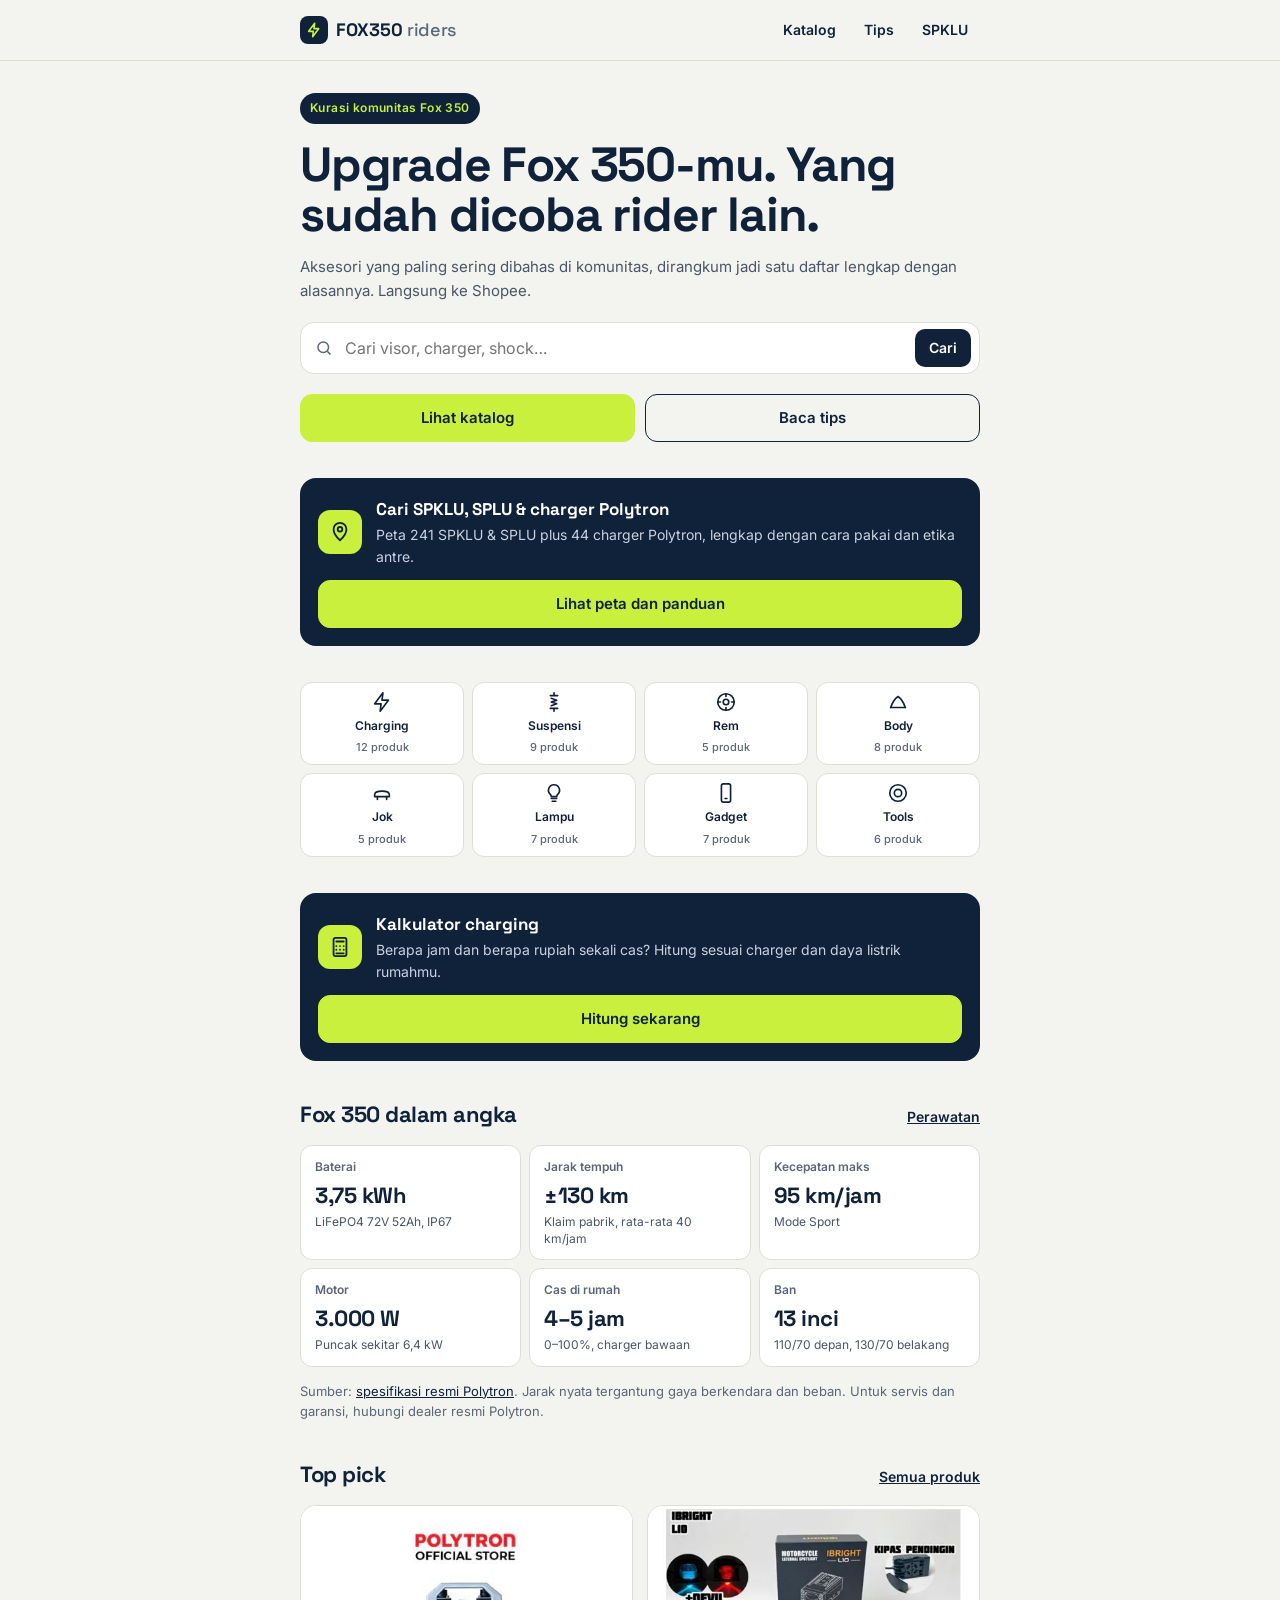
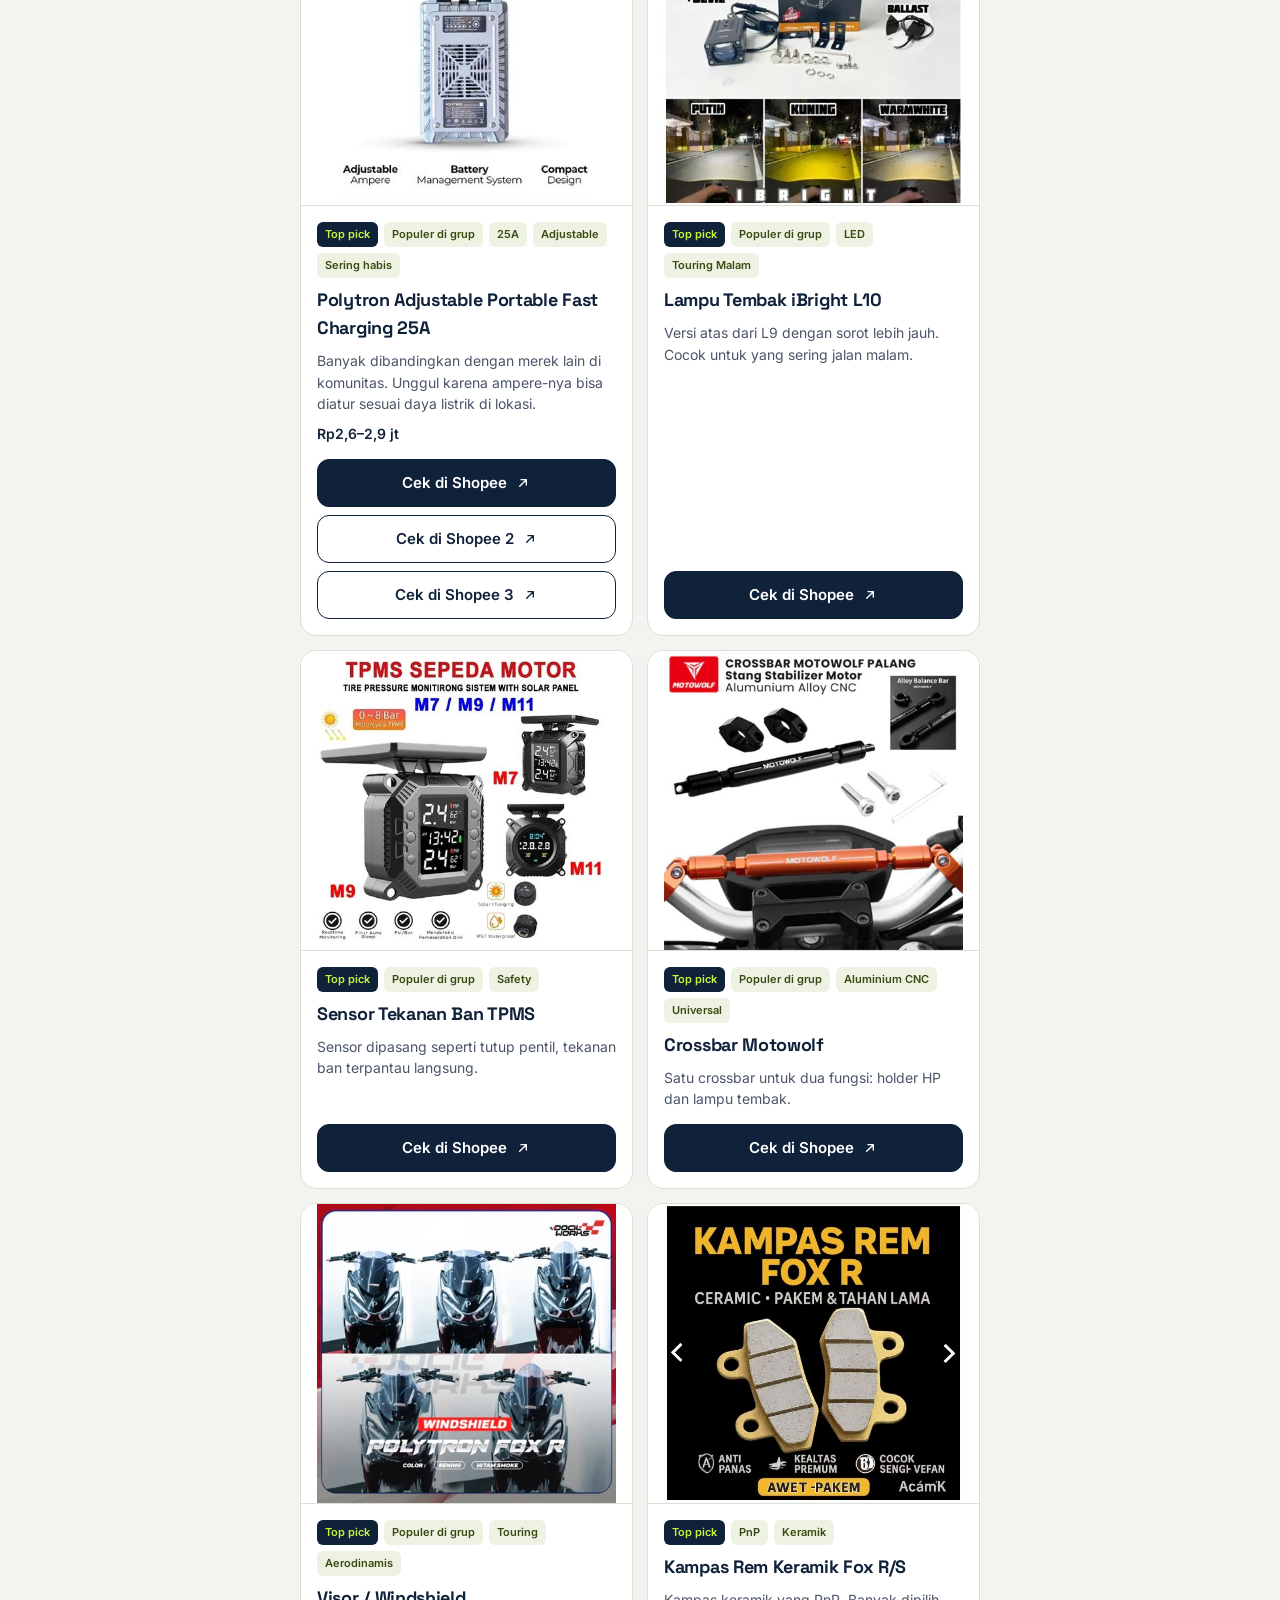
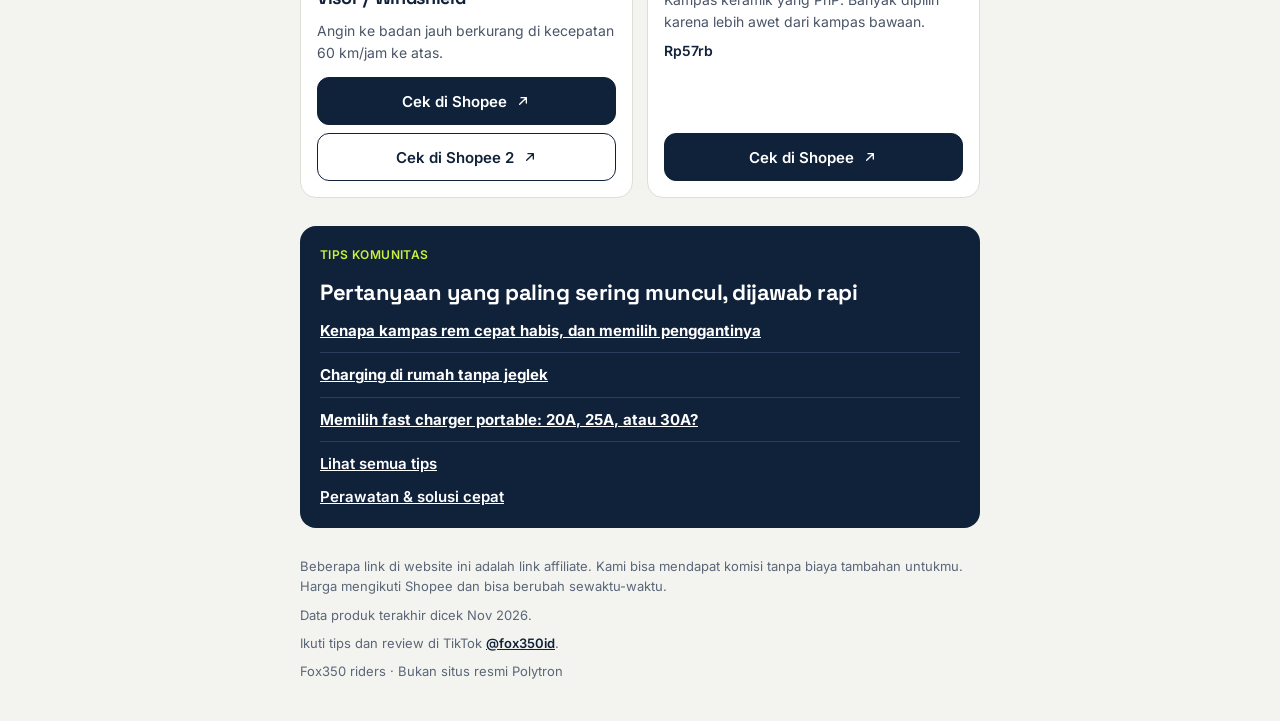
==== commit 3b25b1e5: "Merge pull request #24 from haervemania-ui/claude/project-thread-lgomar Add Charger Polytron map to " ====
--- a/index.html
+++ b/index.html
@@ -6,10 +6,13 @@
 <title>Fox350 riders · Aksesori pilihan komunitas Fox 350</title>
 <meta name="description" content="Aksesori Polytron Fox 350 yang paling sering dibahas komunitas rider, lengkap dengan alasan dan link Shopee.">
 <meta name="theme-color" content="#F3F4EF">
+<link rel="manifest" href="manifest.webmanifest">
+<link rel="apple-touch-icon" href="assets/icons/apple-touch-icon.png">
+<meta name="apple-mobile-web-app-title" content="Fox350">
 <link rel="preconnect" href="https://fonts.googleapis.com">
 <link rel="preconnect" href="https://fonts.gstatic.com" crossorigin>
 <link href="https://fonts.googleapis.com/css2?family=Inter:wght@400;500;600&family=Space+Grotesk:wght@500;700&display=swap" rel="stylesheet">
-<link rel="stylesheet" href="assets/css/style.css?v=20261125">
+<link rel="stylesheet" href="assets/css/style.css?v=20261125c">
 </head>
 <body data-page="home" data-base="">
 <header class="site-header">
@@ -47,8 +50,8 @@
     <div class="map-cta">
       <span class="map-cta-icon" aria-hidden="true"><svg width="22" height="22" viewBox="0 0 24 24" fill="none" stroke="currentColor" stroke-width="2" stroke-linecap="round" stroke-linejoin="round"><path d="M12 21s-7-6.2-7-12a7 7 0 0 1 14 0c0 5.8-7 12-7 12z"/><circle cx="12" cy="9" r="2.5"/></svg></span>
       <div>
-        <strong>Cari SPKLU &amp; SPLU</strong>
-        <p>Peta 241 titik charging motor listrik, plus cara pakai dan etika antre.</p>
+        <strong>Cari SPKLU, SPLU &amp; charger Polytron</strong>
+        <p>Peta 241 SPKLU &amp; SPLU plus 44 charger Polytron, lengkap dengan cara pakai dan etika antre.</p>
       </div>
       <a class="btn btn-primary" href="spklu.html">Lihat peta dan panduan</a>
     </div>
@@ -111,6 +114,6 @@
     <p>Fox350 riders · Bukan situs resmi Polytron</p>
   </div>
 </footer>
-<script src="assets/js/app.js?v=20261124" defer></script>
+<script src="assets/js/app.js?v=20261125c" defer></script>
 </body>
 </html>
--- a/assets/css/style.css
+++ b/assets/css/style.css
@@ -168,3 +168,18 @@
 .spec-grid small { font-size: 12px; color: var(--ink-2); line-height: 1.35; }
 .spec-note { font-size: 13px; color: var(--muted); }
 @media (min-width: 600px) { .spec-grid { grid-template-columns: repeat(3, minmax(0, 1fr)); } }
+/* Menu bawah ala aplikasi, hanya di layar HP (disisipkan app.js) */
+.tabbar { display: none; }
+@media (max-width: 719px) {
+  .has-tabbar { padding-bottom: calc(64px + env(safe-area-inset-bottom)); }
+  .has-tabbar .site-header .nav { display: none; }
+  .tabbar { display: grid; grid-template-columns: repeat(5, minmax(0, 1fr)); position: fixed; left: 0; right: 0; bottom: 0; z-index: 20; background: var(--ink); padding: 6px 4px calc(6px + env(safe-area-inset-bottom)); box-shadow: 0 -4px 18px rgba(16, 33, 58, 0.18); }
+  .tabbar a { min-height: 52px; display: flex; flex-direction: column; align-items: center; justify-content: center; gap: 3px; border-radius: 12px; color: #C9D2E0; text-decoration: none; font-size: 11px; font-weight: 600; }
+  .tabbar a[aria-current="page"] { color: var(--ink); background: var(--accent); }
+}
+/* Ajakan pasang di layar HP (beranda, disisipkan app.js) */
+.install { margin-bottom: 20px; padding: 16px; border-radius: var(--radius); background: var(--accent-soft); border: 1px solid #D5E3A8; display: flex; flex-direction: column; gap: 12px; }
+.install strong { font-family: var(--font-head); font-size: 16px; }
+.install p { margin-top: 2px; font-size: 14px; color: var(--ink-2); }
+.install-actions { display: flex; gap: 8px; }
+.install .btn { min-height: 44px; }
